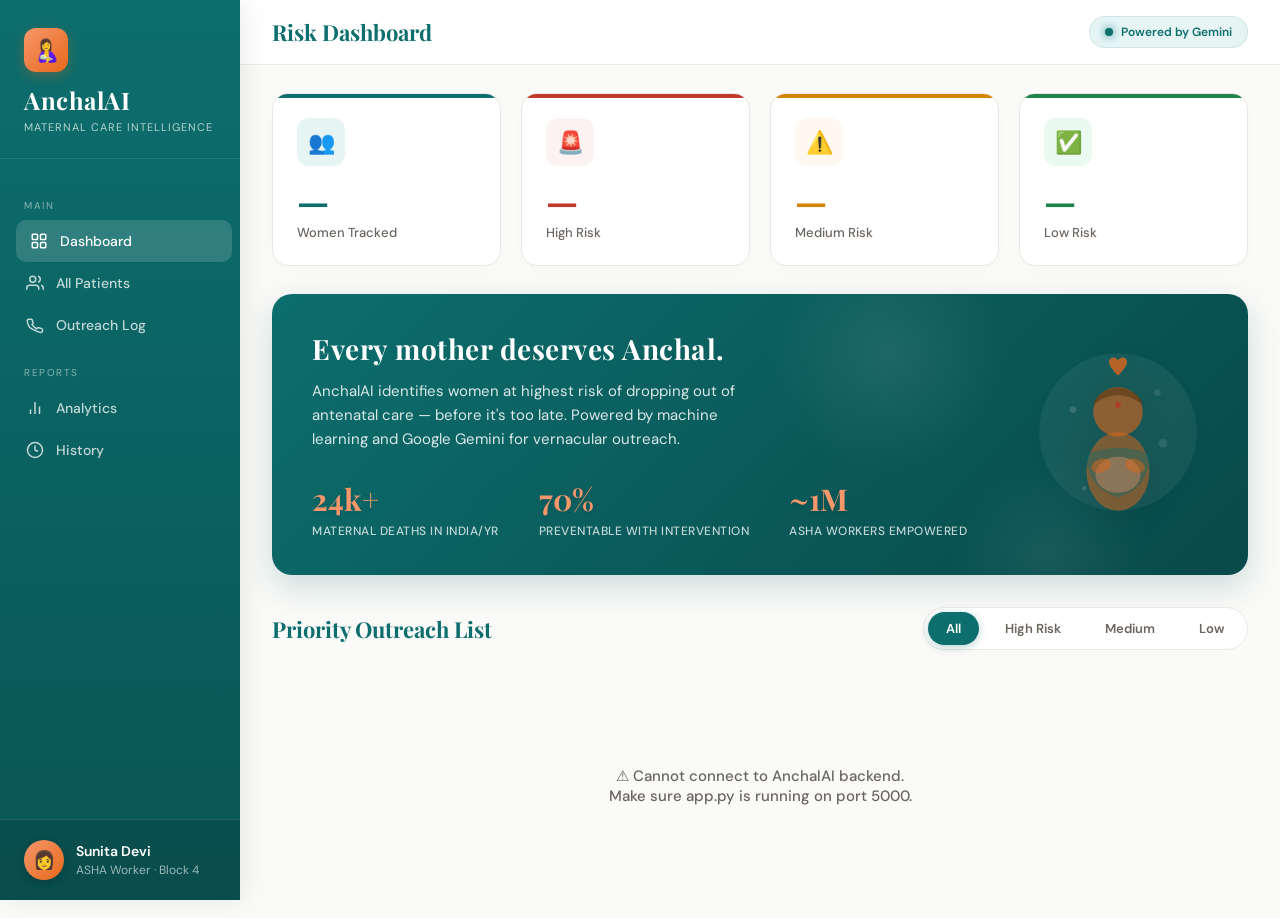
==== index.html @ 0d4589c8 "Copy frontend/index.html to project root" ====
<!DOCTYPE html>
<html lang="en">

<head>
    <meta charset="UTF-8" />
    <meta name="viewport" content="width=device-width, initial-scale=1.0" />
    <title>AnchalAI — Maternal Care Intelligence</title>
    <link
        href="https://fonts.googleapis.com/css2?family=Playfair+Display:wght@600;700&family=DM+Sans:wght@300;400;500;600&display=swap"
        rel="stylesheet" />
    <style>
        :root {
            --saffron: #E8681A;
            --saffron-light: #F5976B;
            --saffron-pale: #FDF0E8;
            --teal: #0D6E6E;
            --teal-light: #128080;
            --teal-pale: #E6F4F4;
            --crimson: #C0392B;
            --gold: #D4860A;
            --gold-pale: #FEF9F0;
            --green: #1E8449;
            --green-pale: #EAFAF1;
            --charcoal: #1C1C1E;
            --warm-gray: #6B6560;
            --border: #EDE8E3;
            --surface: #FAFAF8;
            --white: #FFFFFF;
        }

        * {
            margin: 0;
            padding: 0;
            box-sizing: border-box;
        }

        ::-webkit-scrollbar {
            width: 8px;
        }

        ::-webkit-scrollbar-track {
            background: transparent;
        }

        ::-webkit-scrollbar-thumb {
            background: rgba(0, 0, 0, 0.15);
            border-radius: 4px;
        }

        ::-webkit-scrollbar-thumb:hover {
            background: rgba(0, 0, 0, 0.25);
        }

        body {
            font-family: 'DM Sans', sans-serif;
            background: var(--surface);
            color: var(--charcoal);
            min-height: 100vh;
            overflow-x: hidden;
        }

        /* ── SIDEBAR ── */
        .layout {
            min-height: 100vh;
        }

        aside {
            background: linear-gradient(180deg, var(--teal) 0%, #0A5555 100%);
            color: white;
            display: flex;
            flex-direction: column;
            padding: 0;
            position: fixed;
            top: 0;
            left: 0;
            height: 100vh;
            width: 240px;
            z-index: 10;
            box-shadow: 4px 0 24px rgba(0, 0, 0, 0.08);
        }

        .sidebar-brand {
            padding: 28px 24px 24px;
            border-bottom: 1px solid rgba(255, 255, 255, 0.1);
        }

        .brand-icon {
            width: 44px;
            height: 44px;
            background: linear-gradient(135deg, var(--saffron-light), var(--saffron));
            border-radius: 12px;
            display: flex;
            align-items: center;
            justify-content: center;
            font-size: 22px;
            margin-bottom: 12px;
            box-shadow: 0 4px 12px rgba(232, 104, 26, 0.3);
        }

        .brand-name {
            font-family: 'Playfair Display', serif;
            font-size: 24px;
            font-weight: 700;
            letter-spacing: 0.5px;
        }

        .brand-tagline {
            font-size: 11px;
            opacity: 0.7;
            margin-top: 4px;
            text-transform: uppercase;
            letter-spacing: 1px;
        }

        .sidebar-nav {
            padding: 20px 12px;
            flex: 1;
        }

        .nav-label {
            font-size: 10px;
            text-transform: uppercase;
            letter-spacing: 1.5px;
            opacity: 0.5;
            padding: 0 12px;
            margin-bottom: 8px;
            margin-top: 20px;
        }

        .nav-item {
            display: flex;
            align-items: center;
            gap: 12px;
            padding: 12px 14px;
            border-radius: 10px;
            font-size: 14px;
            font-weight: 500;
            cursor: pointer;
            transition: all 0.2s ease;
            opacity: 0.75;
        }

        .nav-item.active {
            background: rgba(255, 255, 255, 0.15);
            opacity: 1;
            transform: translateX(4px);
        }

        .nav-item:hover:not(.active) {
            background: rgba(255, 255, 255, 0.08);
            opacity: 1;
            transform: translateX(2px);
        }

        .sidebar-footer {
            padding: 20px 24px;
            border-top: 1px solid rgba(255, 255, 255, 0.1);
            background: rgba(0, 0, 0, 0.1);
        }

        .asha-profile {
            display: flex;
            align-items: center;
            gap: 12px;
        }

        .asha-avatar {
            width: 40px;
            height: 40px;
            background: linear-gradient(135deg, var(--saffron-light), var(--saffron));
            border-radius: 50%;
            display: flex;
            align-items: center;
            justify-content: center;
            font-size: 18px;
            box-shadow: 0 2px 8px rgba(0, 0, 0, 0.2);
        }

        .asha-name {
            font-size: 14px;
            font-weight: 600;
        }

        .asha-role {
            font-size: 12px;
            opacity: 0.6;
            margin-top: 2px;
        }

        /* ── MAIN CONTENT ── */
        .main-content {
            margin-left: 240px;
            display: flex;
            flex-direction: column;
            min-height: 100vh;
        }

        /* ── TOPBAR ── */
        .topbar {
            background: rgba(255, 255, 255, 0.9);
            backdrop-filter: blur(8px);
            -webkit-backdrop-filter: blur(8px);
            border-bottom: 1px solid var(--border);
            padding: 16px 32px;
            display: flex;
            align-items: center;
            justify-content: space-between;
            position: sticky;
            top: 0;
            z-index: 5;
        }

        .topbar h1 {
            font-family: 'Playfair Display', serif;
            font-size: 22px;
            font-weight: 700;
            color: var(--teal);
        }

        .topbar-right {
            display: flex;
            align-items: center;
            gap: 16px;
        }

        .powered-badge {
            display: flex;
            align-items: center;
            gap: 8px;
            background: var(--teal-pale);
            color: var(--teal);
            padding: 8px 16px;
            border-radius: 20px;
            font-size: 12px;
            font-weight: 600;
            box-shadow: inset 0 0 0 1px rgba(13, 110, 110, 0.1);
        }

        .gemini-dot {
            width: 8px;
            height: 8px;
            background: var(--teal);
            border-radius: 50%;
            animation: pulse 2s infinite;
            box-shadow: 0 0 8px var(--teal-light);
        }

        @keyframes pulse {

            0%,
            100% {
                opacity: 1;
                transform: scale(1);
            }

            50% {
                opacity: 0.4;
                transform: scale(0.85);
            }
        }

        @keyframes fadeUp {
            from {
                opacity: 0;
                transform: translateY(15px);
            }

            to {
                opacity: 1;
                transform: translateY(0);
            }
        }

        /* ── STATS ROW ── */
        .stats-row {
            display: grid;
            grid-template-columns: repeat(4, 1fr);
            gap: 20px;
            padding: 28px 32px 0;
            animation: fadeUp 0.5s ease-out forwards;
            min-width: 0;
        }

        .stat-card {
            background: white;
            border-radius: 16px;
            padding: 24px;
            border: 1px solid var(--border);
            position: relative;
            overflow: hidden;
            box-shadow: 0 4px 12px rgba(0, 0, 0, 0.02);
            transition: transform 0.2s, box-shadow 0.2s;
            min-width: 0;
        }

        .stat-card:hover {
            transform: translateY(-4px);
            box-shadow: 0 12px 24px rgba(0, 0, 0, 0.06);
        }

        .stat-card::before {
            content: '';
            position: absolute;
            top: 0;
            left: 0;
            right: 0;
            height: 4px;
        }

        .stat-card.total::before {
            background: var(--teal);
        }

        .stat-card.high::before {
            background: var(--crimson);
        }

        .stat-card.medium::before {
            background: var(--gold);
        }

        .stat-card.low::before {
            background: var(--green);
        }

        .stat-icon {
            width: 48px;
            height: 48px;
            border-radius: 12px;
            display: flex;
            align-items: center;
            justify-content: center;
            font-size: 22px;
            margin-bottom: 16px;
        }

        .stat-card.total .stat-icon {
            background: var(--teal-pale);
        }

        .stat-card.high .stat-icon {
            background: #FDF2F2;
        }

        .stat-card.medium .stat-icon {
            background: var(--gold-pale);
        }

        .stat-card.low .stat-icon {
            background: var(--green-pale);
        }

        .stat-number {
            font-family: 'Playfair Display', serif;
            font-size: 36px;
            font-weight: 700;
            line-height: 1;
        }

        .stat-card.total .stat-number {
            color: var(--teal);
        }

        .stat-card.high .stat-number {
            color: var(--crimson);
        }

        .stat-card.medium .stat-number {
            color: var(--gold);
        }

        .stat-card.low .stat-number {
            color: var(--green);
        }

        .stat-label {
            font-size: 13px;
            font-weight: 500;
            color: var(--warm-gray);
            margin-top: 6px;
        }

        /* ── HERO ILLUSTRATION CARD ── */
        .hero-card {
            margin: 28px 32px 0;
            background: linear-gradient(135deg, var(--teal) 0%, #084949 100%);
            border-radius: 20px;
            padding: 36px 40px;
            display: flex;
            align-items: center;
            justify-content: space-between;
            overflow: hidden;
            position: relative;
            box-shadow: 0 12px 32px rgba(13, 110, 110, 0.2);
            animation: fadeUp 0.6s ease-out forwards;
            animation-delay: 0.1s;
            opacity: 0;
        }

        .hero-card::before {
            content: '';
            position: absolute;
            top: -60px;
            right: 240px;
            width: 240px;
            height: 240px;
            background: radial-gradient(circle, rgba(255, 255, 255, 0.08) 0%, rgba(255, 255, 255, 0) 70%);
            border-radius: 50%;
        }

        .hero-card::after {
            content: '';
            position: absolute;
            bottom: -80px;
            right: 100px;
            width: 200px;
            height: 200px;
            background: radial-gradient(circle, rgba(255, 255, 255, 0.06) 0%, rgba(255, 255, 255, 0) 70%);
            border-radius: 50%;
        }

        .hero-text {
            color: white;
            position: relative;
            z-index: 2;
        }

        .hero-text h2 {
            font-family: 'Playfair Display', serif;
            font-size: 28px;
            margin-bottom: 12px;
            font-weight: 700;
            letter-spacing: 0.5px;
        }

        .hero-text p {
            font-size: 15px;
            opacity: 0.85;
            max-width: 440px;
            line-height: 1.6;
        }

        .hero-stats {
            display: flex;
            gap: 40px;
            margin-top: 28px;
        }

        .hero-stat .hs-num {
            font-family: 'Playfair Display', serif;
            font-size: 30px;
            color: var(--saffron-light);
            font-weight: 700;
            text-shadow: 0 2px 4px rgba(0, 0, 0, 0.1);
        }

        .hero-stat .hs-label {
            font-size: 12px;
            font-weight: 500;
            opacity: 0.75;
            margin-top: 4px;
            text-transform: uppercase;
            letter-spacing: 0.5px;
        }

        .hero-illustration {
            position: relative;
            z-index: 1;
            filter: drop-shadow(0 8px 16px rgba(0, 0, 0, 0.15));
            transition: transform 0.5s cubic-bezier(0.175, 0.885, 0.32, 1.275);
        }

        .hero-card:hover .hero-illustration {
            transform: scale(1.05) translateY(-5px);
        }

        /* SVG Illustration */
        .mother-svg {
            width: 180px;
            height: 180px;
            opacity: 0.95;
        }

        /* ── WOMEN LIST ── */
        .list-section {
            padding: 32px;
        }

        .list-header {
            display: flex;
            align-items: center;
            justify-content: space-between;
            margin-bottom: 20px;
            animation: fadeUp 0.6s ease-out forwards;
            animation-delay: 0.2s;
            opacity: 0;
        }

        .list-title {
            font-family: 'Playfair Display', serif;
            font-size: 22px;
            font-weight: 700;
            color: var(--teal);
        }

        .filter-tabs {
            display: flex;
            gap: 8px;
            background: white;
            padding: 4px;
            border-radius: 24px;
            border: 1px solid var(--border);
        }

        .filter-tab {
            padding: 8px 18px;
            border-radius: 20px;
            font-size: 13px;
            font-weight: 600;
            cursor: pointer;
            color: var(--warm-gray);
            transition: all 0.2s ease;
        }

        .filter-tab.active {
            background: var(--teal);
            color: white;
            box-shadow: 0 2px 8px rgba(13, 110, 110, 0.3);
        }

        .filter-tab:hover:not(.active) {
            background: var(--teal-pale);
            color: var(--teal);
        }

        .women-grid {
            display: flex;
            flex-direction: column;
            gap: 12px;
        }

        .woman-card {
            background: white;
            border-radius: 16px;
            padding: 20px 24px;
            display: flex;
            align-items: center;
            gap: 20px;
            border: 1px solid var(--border);
            cursor: pointer;
            transition: all 0.3s cubic-bezier(0.16, 1, 0.3, 1);
            position: relative;
            overflow: hidden;
            opacity: 0;
            animation: fadeUp 0.5s ease-out forwards;
        }

        .woman-card::before {
            content: '';
            position: absolute;
            left: 0;
            top: 0;
            bottom: 0;
            width: 5px;
            border-radius: 5px 0 0 5px;
            transition: width 0.2s;
        }

        .woman-card.High::before {
            background: var(--crimson);
        }

        .woman-card.Medium::before {
            background: var(--gold);
        }

        .woman-card.Low::before {
            background: var(--green);
        }

        .woman-card:hover {
            transform: translateY(-3px) scale(1.01);
            box-shadow: 0 16px 32px rgba(0, 0, 0, 0.06);
            border-color: transparent;
        }

        .woman-card:hover::before {
            width: 8px;
        }

        .woman-rank {
            font-family: 'Playfair Display', serif;
            font-size: 20px;
            color: #D0C8C0;
            width: 32px;
            text-align: center;
            flex-shrink: 0;
            font-weight: 600;
        }

        /* Avatar */
        .woman-avatar {
            width: 52px;
            height: 52px;
            border-radius: 14px;
            display: flex;
            align-items: center;
            justify-content: center;
            flex-shrink: 0;
            position: relative;
            overflow: hidden;
            box-shadow: inset 0 0 0 1px rgba(0, 0, 0, 0.05);
        }

        .woman-avatar svg {
            width: 100%;
            height: 100%;
        }

        .woman-details {
            flex: 1;
            min-width: 0;
            overflow: hidden;
        }

        .woman-name {
            font-size: 16px;
            font-weight: 700;
            margin-bottom: 6px;
            color: var(--charcoal);
        }

        .woman-meta {
            display: flex;
            gap: 10px;
            flex-wrap: wrap;
        }

        .meta-chip {
            display: flex;
            align-items: center;
            gap: 6px;
            font-size: 13px;
            color: var(--warm-gray);
            font-weight: 500;
            background: var(--surface);
            padding: 4px 10px;
            border-radius: 6px;
        }

        .meta-chip svg {
            width: 14px;
            height: 14px;
        }

        .risk-indicator {
            display: flex;
            flex-direction: column;
            align-items: flex-end;
            gap: 8px;
            flex-shrink: 0;
            margin-right: 16px;
        }

        .risk-percent {
            font-family: 'Playfair Display', serif;
            font-size: 28px;
            font-weight: 700;
            line-height: 1;
        }

        .risk-percent.High {
            color: var(--crimson);
        }

        .risk-percent.Medium {
            color: var(--gold);
        }

        .risk-percent.Low {
            color: var(--green);
        }

        .risk-label {
            font-size: 11px;
            font-weight: 700;
            padding: 4px 12px;
            border-radius: 20px;
            text-transform: uppercase;
            letter-spacing: 0.8px;
        }

        .risk-label.High {
            background: #FDF2F2;
            color: var(--crimson);
        }

        .risk-label.Medium {
            background: var(--gold-pale);
            color: var(--gold);
        }

        .risk-label.Low {
            background: var(--green-pale);
            color: var(--green);
        }

        .reach-btn {
            background: var(--saffron);
            color: white;
            border: none;
            padding: 12px 24px;
            border-radius: 12px;
            font-size: 14px;
            font-weight: 600;
            cursor: pointer;
            transition: all 0.2s;
            flex-shrink: 0;
            font-family: 'DM Sans', sans-serif;
            box-shadow: 0 4px 12px rgba(232, 104, 26, 0.2);
        }

        .reach-btn:hover {
            background: #D4551A;
            transform: translateY(-2px);
            box-shadow: 0 6px 16px rgba(232, 104, 26, 0.3);
        }

        /* ── MODAL ── */
        .modal-overlay {
            display: none;
            position: fixed;
            inset: 0;
            background: rgba(28, 28, 30, 0.5);
            backdrop-filter: blur(8px);
            -webkit-backdrop-filter: blur(8px);
            z-index: 100;
            align-items: center;
            justify-content: center;
        }

        .modal-overlay.active {
            display: flex;
        }

        .modal {
            background: white;
            border-radius: 24px;
            width: 90%;
            max-width: 560px;
            overflow: hidden;
            box-shadow: 0 24px 80px rgba(0, 0, 0, 0.25);
            animation: modalPop 0.4s cubic-bezier(0.16, 1, 0.3, 1);
        }

        @keyframes modalPop {
            0% {
                transform: scale(0.95) translateY(20px);
                opacity: 0;
            }

            100% {
                transform: scale(1) translateY(0);
                opacity: 1;
            }
        }

        .modal-header {
            background: linear-gradient(135deg, var(--teal), #0A5555);
            padding: 28px 32px;
            color: white;
            position: relative;
        }

        .modal-header-top {
            display: flex;
            align-items: flex-start;
            justify-content: space-between;
            margin-bottom: 20px;
        }

        .modal-patient-info h3 {
            font-family: 'Playfair Display', serif;
            font-size: 24px;
            margin-bottom: 6px;
            letter-spacing: 0.5px;
        }

        .modal-patient-info p {
            font-size: 14px;
            opacity: 0.8;
            font-weight: 500;
        }

        .modal-risk-badge {
            background: rgba(255, 255, 255, 0.15);
            border-radius: 16px;
            padding: 12px 20px;
            text-align: center;
            border: 1px solid rgba(255, 255, 255, 0.1);
            backdrop-filter: blur(4px);
        }

        .modal-risk-badge .mrb-num {
            font-family: 'Playfair Display', serif;
            font-size: 32px;
            font-weight: 700;
            color: var(--saffron-light);
            line-height: 1;
        }

        .modal-risk-badge .mrb-label {
            font-size: 11px;
            opacity: 0.7;
            text-transform: uppercase;
            letter-spacing: 1px;
            margin-top: 4px;
            font-weight: 600;
        }

        .close-btn {
            position: absolute;
            top: 16px;
            right: 16px;
            background: rgba(255, 255, 255, 0.15);
            border: none;
            color: white;
            width: 32px;
            height: 32px;
            border-radius: 50%;
            cursor: pointer;
            font-size: 14px;
            display: flex;
            align-items: center;
            justify-content: center;
            transition: background 0.2s;
        }

        .close-btn:hover {
            background: rgba(255, 255, 255, 0.25);
        }

        .modal-body {
            padding: 32px;
        }

        .factors-section {
            background: #FDF2F2;
            border-radius: 16px;
            padding: 20px;
            margin-bottom: 24px;
            border: 1px solid #F0C0C0;
        }

        .factors-title {
            font-size: 12px;
            font-weight: 700;
            text-transform: uppercase;
            letter-spacing: 1.2px;
            color: var(--crimson);
            margin-bottom: 12px;
            display: flex;
            align-items: center;
            gap: 6px;
        }

        .factor-chips {
            display: flex;
            flex-wrap: wrap;
            gap: 8px;
        }

        .factor-chip {
            background: white;
            border: 1px solid #F0C0C0;
            border-radius: 20px;
            padding: 6px 14px;
            font-size: 13px;
            color: var(--crimson);
            font-weight: 500;
            box-shadow: 0 2px 4px rgba(192, 57, 43, 0.05);
        }

        .lang-section {
            margin-bottom: 20px;
        }

        .lang-section-label {
            font-size: 13px;
            font-weight: 600;
            color: var(--warm-gray);
            margin-bottom: 10px;
            text-transform: uppercase;
            letter-spacing: 0.8px;
        }

        .lang-tabs {
            display: flex;
            gap: 12px;
        }

        .lang-tab {
            flex: 1;
            padding: 12px;
            border: 2px solid var(--border);
            border-radius: 12px;
            background: white;
            cursor: pointer;
            font-size: 14px;
            font-weight: 600;
            transition: all 0.2s ease;
            font-family: 'DM Sans', sans-serif;
            color: var(--warm-gray);
        }

        .lang-tab.active {
            border-color: var(--teal);
            background: var(--teal-pale);
            color: var(--teal);
            box-shadow: 0 4px 12px rgba(13, 110, 110, 0.1);
        }

        .message-section {
            margin-bottom: 28px;
        }

        .message-label {
            font-size: 13px;
            font-weight: 600;
            color: var(--warm-gray);
            margin-bottom: 12px;
            text-transform: uppercase;
            letter-spacing: 0.8px;
            display: flex;
            align-items: center;
            gap: 8px;
        }

        .gemini-tag {
            background: linear-gradient(135deg, #4285F4, #9B72CB, #D96570);
            color: white;
            font-size: 11px;
            padding: 3px 10px;
            border-radius: 12px;
            font-weight: 700;
            letter-spacing: 0.5px;
        }

        .message-box {
            background: var(--saffron-pale);
            border: 1.5px solid #F0D0B8;
            border-radius: 16px;
            padding: 24px;
            font-size: 16px;
            line-height: 1.6;
            min-height: 120px;
            color: var(--charcoal);
            position: relative;
            box-shadow: inset 0 2px 8px rgba(0, 0, 0, 0.02);
            transition: all 0.3s ease;
        }

        .message-box.loading {
            color: var(--warm-gray);
            font-style: italic;
            font-size: 15px;
            display: flex;
            align-items: center;
            gap: 12px;
        }

        .loading-dots {
            display: flex;
            gap: 6px;
        }

        .loading-dots span {
            width: 8px;
            height: 8px;
            background: var(--saffron);
            border-radius: 50%;
            animation: bounce 1.2s infinite;
        }

        .loading-dots span:nth-child(2) {
            animation-delay: 0.2s;
        }

        .loading-dots span:nth-child(3) {
            animation-delay: 0.4s;
        }

        .modal-actions {
            display: flex;
            gap: 16px;
        }

        .btn-primary {
            flex: 2;
            background: var(--teal);
            color: white;
            border: none;
            padding: 16px;
            border-radius: 14px;
            font-size: 15px;
            font-weight: 700;
            cursor: pointer;
            font-family: 'DM Sans', sans-serif;
            transition: all 0.2s ease;
            box-shadow: 0 4px 16px rgba(13, 110, 110, 0.2);
        }

        .btn-primary:hover {
            background: var(--teal-light);
            transform: translateY(-2px);
            box-shadow: 0 6px 20px rgba(13, 110, 110, 0.3);
        }

        .btn-secondary {
            flex: 1;
            background: white;
            color: var(--warm-gray);
            border: 2px solid var(--border);
            padding: 16px;
            border-radius: 14px;
            font-size: 15px;
            font-weight: 700;
            cursor: pointer;
            font-family: 'DM Sans', sans-serif;
            transition: all 0.2s ease;
        }

        .btn-secondary:hover {
            background: var(--surface);
            color: var(--charcoal);
            border-color: #D0C8C0;
        }

        .loading-state {
            text-align: center;
            padding: 80px;
            color: var(--warm-gray);
        }

        .loading-state p {
            margin-top: 16px;
            font-size: 15px;
            font-weight: 500;
        }
    </style>
</head>

<body>

    <div class="layout">

        <!-- SIDEBAR -->
        <aside>
            <div class="sidebar-brand">
                <div class="brand-icon">🤱</div>
                <div class="brand-name">AnchalAI</div>
                <div class="brand-tagline">Maternal Care Intelligence</div>
            </div>

            <nav class="sidebar-nav">
                <div class="nav-label">Main</div>
                <div class="nav-item active">
                    <svg width="18" height="18" fill="none" stroke="currentColor" stroke-width="2" viewBox="0 0 24 24">
                        <rect x="3" y="3" width="7" height="7" rx="1" />
                        <rect x="14" y="3" width="7" height="7" rx="1" />
                        <rect x="14" y="14" width="7" height="7" rx="1" />
                        <rect x="3" y="14" width="7" height="7" rx="1" />
                    </svg>
                    Dashboard
                </div>
                <div class="nav-item">
                    <svg width="18" height="18" fill="none" stroke="currentColor" stroke-width="2" viewBox="0 0 24 24">
                        <path d="M17 21v-2a4 4 0 0 0-4-4H5a4 4 0 0 0-4 4v2" />
                        <circle cx="9" cy="7" r="4" />
                        <path d="M23 21v-2a4 4 0 0 0-3-3.87" />
                        <path d="M16 3.13a4 4 0 0 1 0 7.75" />
                    </svg>
                    All Patients
                </div>
                <div class="nav-item">
                    <svg width="18" height="18" fill="none" stroke="currentColor" stroke-width="2" viewBox="0 0 24 24">
                        <path
                            d="M22 16.92v3a2 2 0 0 1-2.18 2 19.79 19.79 0 0 1-8.63-3.07A19.5 19.5 0 0 1 4.69 15a19.79 19.79 0 0 1-3.07-8.67A2 2 0 0 1 3.6 4.23h3a2 2 0 0 1 2 1.72c.127.96.361 1.903.7 2.81a2 2 0 0 1-.45 2.11L7.91 11a16 16 0 0 0 6 6l.86-.86a2 2 0 0 1 2.11-.45c.907.339 1.85.573 2.81.7A2 2 0 0 1 21.73 18.5z" />
                    </svg>
                    Outreach Log
                </div>
                <div class="nav-label">Reports</div>
                <div class="nav-item">
                    <svg width="18" height="18" fill="none" stroke="currentColor" stroke-width="2" viewBox="0 0 24 24">
                        <line x1="18" y1="20" x2="18" y2="10" />
                        <line x1="12" y1="20" x2="12" y2="4" />
                        <line x1="6" y1="20" x2="6" y2="14" />
                    </svg>
                    Analytics
                </div>
                <div class="nav-item">
                    <svg width="18" height="18" fill="none" stroke="currentColor" stroke-width="2" viewBox="0 0 24 24">
                        <circle cx="12" cy="12" r="10" />
                        <polyline points="12 6 12 12 16 14" />
                    </svg>
                    History
                </div>
            </nav>

            <div class="sidebar-footer">
                <div class="asha-profile">
                    <div class="asha-avatar">👩</div>
                    <div>
                        <div class="asha-name">Sunita Devi</div>
                        <div class="asha-role">ASHA Worker · Block 4</div>
                    </div>
                </div>
            </div>
        </aside>

        <!-- MAIN -->
        <div class="main-content">

            <div class="topbar">
                <h1>Risk Dashboard</h1>
                <div class="topbar-right">
                    <div class="powered-badge">
                        <div class="gemini-dot"></div>
                        Powered by Gemini
                    </div>
                </div>
            </div>

            <!-- STATS -->
            <div class="stats-row">
                <div class="stat-card total" style="animation-delay: 0.1s">
                    <div class="stat-icon">👥</div>
                    <div class="stat-number" id="totalCount">—</div>
                    <div class="stat-label">Women Tracked</div>
                </div>
                <div class="stat-card high" style="animation-delay: 0.2s">
                    <div class="stat-icon">🚨</div>
                    <div class="stat-number" id="highCount">—</div>
                    <div class="stat-label">High Risk</div>
                </div>
                <div class="stat-card medium" style="animation-delay: 0.3s">
                    <div class="stat-icon">⚠️</div>
                    <div class="stat-number" id="medCount">—</div>
                    <div class="stat-label">Medium Risk</div>
                </div>
                <div class="stat-card low" style="animation-delay: 0.4s">
                    <div class="stat-icon">✅</div>
                    <div class="stat-number" id="lowCount">—</div>
                    <div class="stat-label">Low Risk</div>
                </div>
            </div>

            <!-- HERO CARD -->
            <div class="hero-card">
                <div class="hero-text">
                    <h2>Every mother deserves Anchal.</h2>
                    <p>AnchalAI identifies women at highest risk of dropping out of antenatal care — before it's too
                        late. Powered by machine learning and Google Gemini for vernacular outreach.</p>
                    <div class="hero-stats">
                        <div class="hero-stat">
                            <div class="hs-num">24k+</div>
                            <div class="hs-label">Maternal deaths in India/yr</div>
                        </div>
                        <div class="hero-stat">
                            <div class="hs-num">70%</div>
                            <div class="hs-label">Preventable with intervention</div>
                        </div>
                        <div class="hero-stat">
                            <div class="hs-num">~1M</div>
                            <div class="hs-label">ASHA workers empowered</div>
                        </div>
                    </div>
                </div>

                <!-- SVG Mother & Child Illustration -->
                <div class="hero-illustration">
                    <svg class="mother-svg" viewBox="0 0 160 160" fill="none" xmlns="http://www.w3.org/2000/svg">
                        <!-- Background circle -->
                        <circle cx="80" cy="80" r="70" fill="rgba(255,255,255,0.06)" />
                        <!-- Mother body -->
                        <ellipse cx="80" cy="115" rx="28" ry="35" fill="rgba(232,104,26,0.5)" />
                        <!-- Mother head -->
                        <circle cx="80" cy="62" r="22" fill="rgba(232,104,26,0.6)" />
                        <!-- Hair -->
                        <path d="M58 56 Q80 38 102 56 Q100 44 80 40 Q60 44 58 56Z" fill="rgba(100,60,20,0.7)" />
                        <!-- Bindi -->
                        <circle cx="80" cy="56" r="2.5" fill="rgba(192,57,43,0.9)" />
                        <!-- Saree drape suggestion -->
                        <path d="M52 100 Q80 88 108 100 Q108 130 80 138 Q52 130 52 100Z" fill="rgba(13,110,110,0.4)" />
                        <!-- Baby bump -->
                        <ellipse cx="80" cy="118" rx="20" ry="16" fill="rgba(245,151,107,0.4)" />
                        <!-- Hands folded -->
                        <ellipse cx="65" cy="110" rx="9" ry="6" fill="rgba(232,104,26,0.5)"
                            transform="rotate(-20 65 110)" />
                        <ellipse cx="95" cy="110" rx="9" ry="6" fill="rgba(232,104,26,0.5)"
                            transform="rotate(20 95 110)" />
                        <!-- Heart above head -->
                        <path d="M80 30 C80 30 72 22 72 18 C72 14 76 12 80 16 C84 12 88 14 88 18 C88 22 80 30 80 30Z"
                            fill="rgba(232,104,26,0.8)" />
                        <!-- Decorative dots -->
                        <circle cx="40" cy="60" r="3" fill="rgba(255,255,255,0.15)" />
                        <circle cx="120" cy="90" r="4" fill="rgba(255,255,255,0.1)" />
                        <circle cx="50" cy="130" r="2" fill="rgba(255,255,255,0.15)" />
                        <circle cx="115" cy="45" r="3" fill="rgba(255,255,255,0.1)" />
                    </svg>
                </div>
            </div>

            <!-- WOMEN LIST -->
            <div class="list-section">
                <div class="list-header">
                    <div class="list-title">Priority Outreach List</div>
                    <div class="filter-tabs">
                        <div class="filter-tab active" onclick="filterList('All', this)">All</div>
                        <div class="filter-tab" onclick="filterList('High', this)">High Risk</div>
                        <div class="filter-tab" onclick="filterList('Medium', this)">Medium</div>
                        <div class="filter-tab" onclick="filterList('Low', this)">Low</div>
                    </div>
                </div>

                <div class="women-grid" id="womenGrid">
                    <div class="loading-state">
                        <div class="loading-dots" style="justify-content:center">
                            <span></span><span></span><span></span>
                        </div>
                        <p>Loading patient profiles...</p>
                    </div>
                </div>
            </div>

        </div>
    </div>

    <!-- MODAL -->
    <div class="modal-overlay" id="modalOverlay" onclick="if(event.target === this) closeModal()">
        <div class="modal">
            <div class="modal-header">
                <button class="close-btn" onclick="closeModal()">✕</button>
                <div class="modal-header-top">
                    <div class="modal-patient-info">
                        <h3 id="modalName">—</h3>
                        <p id="modalMeta">—</p>
                    </div>
                    <div class="modal-risk-badge">
                        <div class="mrb-num" id="modalRiskNum">—</div>
                        <div class="mrb-label">Dropout Risk</div>
                    </div>
                </div>
            </div>

            <div class="modal-body">
                <div class="factors-section">
                    <div class="factors-title">⚠ Why she's flagged</div>
                    <div class="factor-chips" id="factorChips"></div>
                </div>

                <div class="lang-section">
                    <div class="lang-section-label">Message Language</div>
                    <div class="lang-tabs">
                        <button class="lang-tab active" onclick="switchLang('Bengali', this)">বাংলা</button>
                        <button class="lang-tab" onclick="switchLang('Hindi', this)">हिंदी</button>
                        <button class="lang-tab" onclick="switchLang('English', this)">English</button>
                    </div>
                </div>

                <div class="message-section">
                    <div class="message-label">
                        Outreach Message
                        <span class="gemini-tag">Gemini AI ✨</span>
                    </div>
                    <div class="message-box" id="messageBox">
                        <div class="loading-dots"><span></span><span></span><span></span></div>
                        &nbsp; Generating...
                    </div>
                </div>

                <div class="modal-actions">
                    <button class="btn-primary" onclick="markContacted()">✓ Mark as Contacted</button>
                    <button class="btn-secondary" onclick="closeModal()">Close</button>
                </div>
            </div>
        </div>
    </div>

    <script>
        const API = "https://anchalai-backend-961197586142.asia-south1.run.app";
        let allWomen = [];
        let currentFilter = "All";
        let currentProfile = null;
        let currentLang = "Bengali";
        let currentIndex = 0;

        const names = [
            "Rina Devi", "Sunita Mondal", "Parvati Das", "Meera Ghosh", "Anita Saha",
            "Lakshmi Roy", "Priya Mandal", "Rekha Biswas", "Champa Sarkar", "Durga Pal",
            "Kavita Singh", "Shanti Devi", "Radha Kumari", "Usha Bala", "Geeta Mahato",
            "Sumitra Das", "Anjali Roy", "Bina Halder", "Mala Chatterjee", "Tara Mondal"
        ];

        // Avatar colors per risk
        const avatarColors = {
            High: ['#FDF2F2', '#C0392B'],
            Medium: ['#FEF9F0', '#D4860A'],
            Low: ['#EAFAF1', '#1E8449']
        };

        function makeAvatar(label, index) {
            const [bg, fg] = avatarColors[label] || ['#F0F0F0', '#888'];
            const initials = names[index] ? names[index].split(' ').map(n => n[0]).join('') : 'P';
            return `
      <div class="woman-avatar" style="background:${bg}">
        <svg viewBox="0 0 48 48" xmlns="http://www.w3.org/2000/svg">
          <circle cx="24" cy="18" r="9" fill="${fg}" opacity="0.7"/>
          <ellipse cx="24" cy="38" rx="14" ry="10" fill="${fg}" opacity="0.5"/>
          <text x="24" y="24" text-anchor="middle" fill="${fg}" font-size="11" font-weight="700" font-family="'DM Sans',sans-serif">${initials}</text>
        </svg>
      </div>
    `;
        }

        async function loadDashboard() {
            try {
                const res = await fetch(`${API}/dashboard`);
                allWomen = await res.json();

                document.getElementById("totalCount").textContent = allWomen.length;

                const animateCount = (id, target) => {
                    let current = 0;
                    const el = document.getElementById(id);
                    const inc = target / 20;
                    const timer = setInterval(() => {
                        current += inc;
                        if (current >= target) {
                            el.textContent = target;
                            clearInterval(timer);
                        } else {
                            el.textContent = Math.floor(current);
                        }
                    }, 30);
                };

                animateCount("totalCount", allWomen.length);
                animateCount("highCount", allWomen.filter(w => w.risk_label === "High").length);
                animateCount("medCount", allWomen.filter(w => w.risk_label === "Medium").length);
                animateCount("lowCount", allWomen.filter(w => w.risk_label === "Low").length);

                renderList(allWomen);
            } catch (e) {
                document.getElementById("womenGrid").innerHTML =
                    `<div class="loading-state"><p>⚠ Cannot connect to AnchalAI backend.<br>Make sure app.py is running on port 5000.</p></div>`;
            }
        }

        function renderList(women) {
            const grid = document.getElementById("womenGrid");
            if (women.length === 0) {
                grid.innerHTML = `<div class="loading-state"><p>No patients in this category.</p></div>`;
                return;
            }

            grid.innerHTML = women.map((w, i) => {
                const missedVisit = w.attended_last_visit === 0;
                const globalIndex = allWomen.indexOf(w);
                return `
        <div class="woman-card ${w.risk_label}" style="animation-delay: ${i * 0.05}s" onclick="openModal(${globalIndex})">
          <div class="woman-rank">${i + 1}</div>
          ${makeAvatar(w.risk_label, globalIndex)}
          <div class="woman-details">
            <div class="woman-name">${names[globalIndex] || 'Patient #' + w.id}</div>
            <div class="woman-meta">
              <span class="meta-chip">
                <svg viewBox="0 0 24 24" fill="none" stroke="currentColor" stroke-width="2"><circle cx="12" cy="12" r="10"/><path d="M12 6v6l4 2"/></svg>
                Age ${w.age}
              </span>
              <span class="meta-chip">
                <svg viewBox="0 0 24 24" fill="none" stroke="currentColor" stroke-width="2"><path d="M21 10c0 7-9 13-9 13s-9-6-9-13a9 9 0 0 1 18 0z"/><circle cx="12" cy="10" r="3"/></svg>
                ${w.distance_to_phc_km} km from PHC
              </span>
              <span class="meta-chip" style="color:${missedVisit ? 'var(--crimson)' : 'var(--green)'}; background: ${missedVisit ? '#FDF2F2' : '#EAFAF1'}; border: 1px solid ${missedVisit ? '#F8D8D8' : '#CBEBDB'}">
                ${missedVisit ? '✗ Missed last visit' : '✓ Attended last visit'}
              </span>
            </div>
          </div>
          <div class="risk-indicator">
            <div class="risk-percent ${w.risk_label}">${w.risk_percent}%</div>
            <span class="risk-label ${w.risk_label}">${w.risk_label}</span>
          </div>
          <button class="reach-btn" onclick="event.stopPropagation(); openModal(${globalIndex})">Reach Out</button>
        </div>
      `;
            }).join('');
        }

        function filterList(label, btn) {
            currentFilter = label;
            document.querySelectorAll('.filter-tab').forEach(b => b.classList.remove('active'));
            btn.classList.add('active');
            const filtered = label === 'All' ? allWomen : allWomen.filter(w => w.risk_label === label);
            renderList(filtered);
        }

        async function openModal(index) {
            const w = allWomen[index];
            currentProfile = w;
            currentIndex = index;
            currentLang = "Bengali";

            document.querySelectorAll('.lang-tab').forEach((b, i) => b.classList.toggle('active', i === 0));

            document.getElementById("modalName").textContent = names[index] || 'Patient #' + w.id;
            document.getElementById("modalMeta").textContent = `Age ${w.age} · ${w.distance_to_phc_km} km from PHC · ${w.risk_label} Risk`;
            document.getElementById("modalRiskNum").textContent = w.risk_percent + '%';
            document.getElementById("modalOverlay").classList.add("active");

            await generateMessage();
        }

        async function generateMessage() {
            const box = document.getElementById("messageBox");
            box.className = "message-box loading";
            box.innerHTML = `<div class="loading-dots"><span></span><span></span><span></span></div>&nbsp; Generating with Gemini...`;

            try {
                const res = await fetch(`${API}/predict`, {
                    method: "POST",
                    headers: { "Content-Type": "application/json" },
                    body: JSON.stringify({ ...currentProfile, language: currentLang })
                });
                const data = await res.json();

                box.className = "message-box";
                box.textContent = data.message;

                const chips = document.getElementById("factorChips");
                chips.innerHTML = (data.top_factors || [])
                    .map(f => `<span class="factor-chip">${f}</span>`)
                    .join('');

            } catch (e) {
                box.className = "message-box";
                box.textContent = "Error generating message. Check backend.";
            }
        }

        async function switchLang(lang, btn) {
            currentLang = lang;
            document.querySelectorAll('.lang-tab').forEach(b => b.classList.remove('active'));
            btn.classList.add('active');
            await generateMessage();
        }

        function markContacted() {
            alert(`✓ ${names[currentIndex] || 'Patient'} marked as contacted. Follow-up in 7 days.`);
            closeModal();
        }

        function closeModal() {
            document.getElementById("modalOverlay").classList.remove("active");
        }


        // Initialize
        document.addEventListener('keydown', (e) => {
            if (e.key === 'Escape') closeModal();
        });
        loadDashboard();
    </script>
</body>

</html>
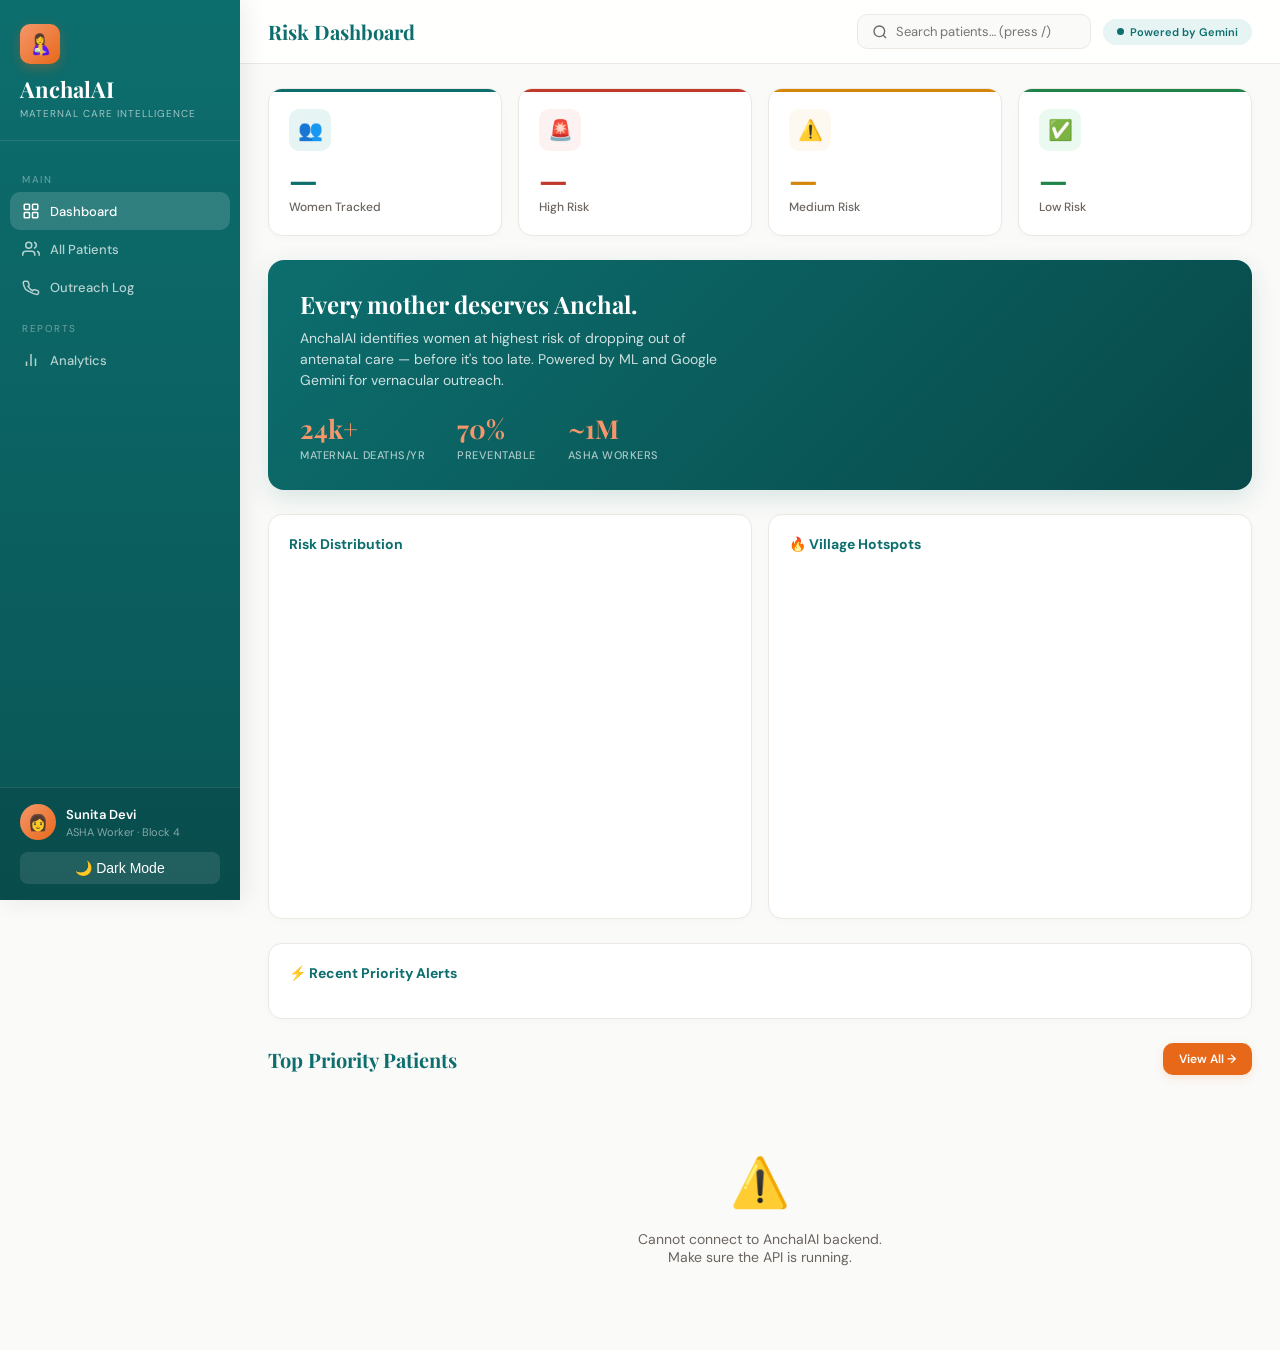
==== commit 018855e7: "Rebuild AnchalAI v2.0 — Complete product overhaul Phase 1: Data Layer - 500 realistic profiles with " ====
--- a/index.html
+++ b/index.html
@@ -1,1243 +1,203 @@
 <!DOCTYPE html>
 <html lang="en">
-
 <head>
     <meta charset="UTF-8" />
     <meta name="viewport" content="width=device-width, initial-scale=1.0" />
     <title>AnchalAI — Maternal Care Intelligence</title>
-    <link
-        href="https://fonts.googleapis.com/css2?family=Playfair+Display:wght@600;700&family=DM+Sans:wght@300;400;500;600&display=swap"
-        rel="stylesheet" />
-    <style>
-        :root {
-            --saffron: #E8681A;
-            --saffron-light: #F5976B;
-            --saffron-pale: #FDF0E8;
-            --teal: #0D6E6E;
-            --teal-light: #128080;
-            --teal-pale: #E6F4F4;
-            --crimson: #C0392B;
-            --gold: #D4860A;
-            --gold-pale: #FEF9F0;
-            --green: #1E8449;
-            --green-pale: #EAFAF1;
-            --charcoal: #1C1C1E;
-            --warm-gray: #6B6560;
-            --border: #EDE8E3;
-            --surface: #FAFAF8;
-            --white: #FFFFFF;
-        }
-
-        * {
-            margin: 0;
-            padding: 0;
-            box-sizing: border-box;
-        }
-
-        ::-webkit-scrollbar {
-            width: 8px;
-        }
-
-        ::-webkit-scrollbar-track {
-            background: transparent;
-        }
-
-        ::-webkit-scrollbar-thumb {
-            background: rgba(0, 0, 0, 0.15);
-            border-radius: 4px;
-        }
-
-        ::-webkit-scrollbar-thumb:hover {
-            background: rgba(0, 0, 0, 0.25);
-        }
-
-        body {
-            font-family: 'DM Sans', sans-serif;
-            background: var(--surface);
-            color: var(--charcoal);
-            min-height: 100vh;
-            overflow-x: hidden;
-        }
-
-        /* ── SIDEBAR ── */
-        .layout {
-            min-height: 100vh;
-        }
-
-        aside {
-            background: linear-gradient(180deg, var(--teal) 0%, #0A5555 100%);
-            color: white;
-            display: flex;
-            flex-direction: column;
-            padding: 0;
-            position: fixed;
-            top: 0;
-            left: 0;
-            height: 100vh;
-            width: 240px;
-            z-index: 10;
-            box-shadow: 4px 0 24px rgba(0, 0, 0, 0.08);
-        }
-
-        .sidebar-brand {
-            padding: 28px 24px 24px;
-            border-bottom: 1px solid rgba(255, 255, 255, 0.1);
-        }
-
-        .brand-icon {
-            width: 44px;
-            height: 44px;
-            background: linear-gradient(135deg, var(--saffron-light), var(--saffron));
-            border-radius: 12px;
-            display: flex;
-            align-items: center;
-            justify-content: center;
-            font-size: 22px;
-            margin-bottom: 12px;
-            box-shadow: 0 4px 12px rgba(232, 104, 26, 0.3);
-        }
-
-        .brand-name {
-            font-family: 'Playfair Display', serif;
-            font-size: 24px;
-            font-weight: 700;
-            letter-spacing: 0.5px;
-        }
-
-        .brand-tagline {
-            font-size: 11px;
-            opacity: 0.7;
-            margin-top: 4px;
-            text-transform: uppercase;
-            letter-spacing: 1px;
-        }
-
-        .sidebar-nav {
-            padding: 20px 12px;
-            flex: 1;
-        }
-
-        .nav-label {
-            font-size: 10px;
-            text-transform: uppercase;
-            letter-spacing: 1.5px;
-            opacity: 0.5;
-            padding: 0 12px;
-            margin-bottom: 8px;
-            margin-top: 20px;
-        }
-
-        .nav-item {
-            display: flex;
-            align-items: center;
-            gap: 12px;
-            padding: 12px 14px;
-            border-radius: 10px;
-            font-size: 14px;
-            font-weight: 500;
-            cursor: pointer;
-            transition: all 0.2s ease;
-            opacity: 0.75;
-        }
-
-        .nav-item.active {
-            background: rgba(255, 255, 255, 0.15);
-            opacity: 1;
-            transform: translateX(4px);
-        }
-
-        .nav-item:hover:not(.active) {
-            background: rgba(255, 255, 255, 0.08);
-            opacity: 1;
-            transform: translateX(2px);
-        }
-
-        .sidebar-footer {
-            padding: 20px 24px;
-            border-top: 1px solid rgba(255, 255, 255, 0.1);
-            background: rgba(0, 0, 0, 0.1);
-        }
-
-        .asha-profile {
-            display: flex;
-            align-items: center;
-            gap: 12px;
-        }
-
-        .asha-avatar {
-            width: 40px;
-            height: 40px;
-            background: linear-gradient(135deg, var(--saffron-light), var(--saffron));
-            border-radius: 50%;
-            display: flex;
-            align-items: center;
-            justify-content: center;
-            font-size: 18px;
-            box-shadow: 0 2px 8px rgba(0, 0, 0, 0.2);
-        }
-
-        .asha-name {
-            font-size: 14px;
-            font-weight: 600;
-        }
-
-        .asha-role {
-            font-size: 12px;
-            opacity: 0.6;
-            margin-top: 2px;
-        }
-
-        /* ── MAIN CONTENT ── */
-        .main-content {
-            margin-left: 240px;
-            display: flex;
-            flex-direction: column;
-            min-height: 100vh;
-        }
-
-        /* ── TOPBAR ── */
-        .topbar {
-            background: rgba(255, 255, 255, 0.9);
-            backdrop-filter: blur(8px);
-            -webkit-backdrop-filter: blur(8px);
-            border-bottom: 1px solid var(--border);
-            padding: 16px 32px;
-            display: flex;
-            align-items: center;
-            justify-content: space-between;
-            position: sticky;
-            top: 0;
-            z-index: 5;
-        }
-
-        .topbar h1 {
-            font-family: 'Playfair Display', serif;
-            font-size: 22px;
-            font-weight: 700;
-            color: var(--teal);
-        }
-
-        .topbar-right {
-            display: flex;
-            align-items: center;
-            gap: 16px;
-        }
-
-        .powered-badge {
-            display: flex;
-            align-items: center;
-            gap: 8px;
-            background: var(--teal-pale);
-            color: var(--teal);
-            padding: 8px 16px;
-            border-radius: 20px;
-            font-size: 12px;
-            font-weight: 600;
-            box-shadow: inset 0 0 0 1px rgba(13, 110, 110, 0.1);
-        }
-
-        .gemini-dot {
-            width: 8px;
-            height: 8px;
-            background: var(--teal);
-            border-radius: 50%;
-            animation: pulse 2s infinite;
-            box-shadow: 0 0 8px var(--teal-light);
-        }
-
-        @keyframes pulse {
-
-            0%,
-            100% {
-                opacity: 1;
-                transform: scale(1);
-            }
-
-            50% {
-                opacity: 0.4;
-                transform: scale(0.85);
-            }
-        }
-
-        @keyframes fadeUp {
-            from {
-                opacity: 0;
-                transform: translateY(15px);
-            }
-
-            to {
-                opacity: 1;
-                transform: translateY(0);
-            }
-        }
-
-        /* ── STATS ROW ── */
-        .stats-row {
-            display: grid;
-            grid-template-columns: repeat(4, 1fr);
-            gap: 20px;
-            padding: 28px 32px 0;
-            animation: fadeUp 0.5s ease-out forwards;
-            min-width: 0;
-        }
-
-        .stat-card {
-            background: white;
-            border-radius: 16px;
-            padding: 24px;
-            border: 1px solid var(--border);
-            position: relative;
-            overflow: hidden;
-            box-shadow: 0 4px 12px rgba(0, 0, 0, 0.02);
-            transition: transform 0.2s, box-shadow 0.2s;
-            min-width: 0;
-        }
-
-        .stat-card:hover {
-            transform: translateY(-4px);
-            box-shadow: 0 12px 24px rgba(0, 0, 0, 0.06);
-        }
-
-        .stat-card::before {
-            content: '';
-            position: absolute;
-            top: 0;
-            left: 0;
-            right: 0;
-            height: 4px;
-        }
-
-        .stat-card.total::before {
-            background: var(--teal);
-        }
-
-        .stat-card.high::before {
-            background: var(--crimson);
-        }
-
-        .stat-card.medium::before {
-            background: var(--gold);
-        }
-
-        .stat-card.low::before {
-            background: var(--green);
-        }
-
-        .stat-icon {
-            width: 48px;
-            height: 48px;
-            border-radius: 12px;
-            display: flex;
-            align-items: center;
-            justify-content: center;
-            font-size: 22px;
-            margin-bottom: 16px;
-        }
-
-        .stat-card.total .stat-icon {
-            background: var(--teal-pale);
-        }
-
-        .stat-card.high .stat-icon {
-            background: #FDF2F2;
-        }
-
-        .stat-card.medium .stat-icon {
-            background: var(--gold-pale);
-        }
-
-        .stat-card.low .stat-icon {
-            background: var(--green-pale);
-        }
-
-        .stat-number {
-            font-family: 'Playfair Display', serif;
-            font-size: 36px;
-            font-weight: 700;
-            line-height: 1;
-        }
-
-        .stat-card.total .stat-number {
-            color: var(--teal);
-        }
-
-        .stat-card.high .stat-number {
-            color: var(--crimson);
-        }
-
-        .stat-card.medium .stat-number {
-            color: var(--gold);
-        }
-
-        .stat-card.low .stat-number {
-            color: var(--green);
-        }
-
-        .stat-label {
-            font-size: 13px;
-            font-weight: 500;
-            color: var(--warm-gray);
-            margin-top: 6px;
-        }
-
-        /* ── HERO ILLUSTRATION CARD ── */
-        .hero-card {
-            margin: 28px 32px 0;
-            background: linear-gradient(135deg, var(--teal) 0%, #084949 100%);
-            border-radius: 20px;
-            padding: 36px 40px;
-            display: flex;
-            align-items: center;
-            justify-content: space-between;
-            overflow: hidden;
-            position: relative;
-            box-shadow: 0 12px 32px rgba(13, 110, 110, 0.2);
-            animation: fadeUp 0.6s ease-out forwards;
-            animation-delay: 0.1s;
-            opacity: 0;
-        }
-
-        .hero-card::before {
-            content: '';
-            position: absolute;
-            top: -60px;
-            right: 240px;
-            width: 240px;
-            height: 240px;
-            background: radial-gradient(circle, rgba(255, 255, 255, 0.08) 0%, rgba(255, 255, 255, 0) 70%);
-            border-radius: 50%;
-        }
-
-        .hero-card::after {
-            content: '';
-            position: absolute;
-            bottom: -80px;
-            right: 100px;
-            width: 200px;
-            height: 200px;
-            background: radial-gradient(circle, rgba(255, 255, 255, 0.06) 0%, rgba(255, 255, 255, 0) 70%);
-            border-radius: 50%;
-        }
-
-        .hero-text {
-            color: white;
-            position: relative;
-            z-index: 2;
-        }
-
-        .hero-text h2 {
-            font-family: 'Playfair Display', serif;
-            font-size: 28px;
-            margin-bottom: 12px;
-            font-weight: 700;
-            letter-spacing: 0.5px;
-        }
-
-        .hero-text p {
-            font-size: 15px;
-            opacity: 0.85;
-            max-width: 440px;
-            line-height: 1.6;
-        }
-
-        .hero-stats {
-            display: flex;
-            gap: 40px;
-            margin-top: 28px;
-        }
-
-        .hero-stat .hs-num {
-            font-family: 'Playfair Display', serif;
-            font-size: 30px;
-            color: var(--saffron-light);
-            font-weight: 700;
-            text-shadow: 0 2px 4px rgba(0, 0, 0, 0.1);
-        }
-
-        .hero-stat .hs-label {
-            font-size: 12px;
-            font-weight: 500;
-            opacity: 0.75;
-            margin-top: 4px;
-            text-transform: uppercase;
-            letter-spacing: 0.5px;
-        }
-
-        .hero-illustration {
-            position: relative;
-            z-index: 1;
-            filter: drop-shadow(0 8px 16px rgba(0, 0, 0, 0.15));
-            transition: transform 0.5s cubic-bezier(0.175, 0.885, 0.32, 1.275);
-        }
-
-        .hero-card:hover .hero-illustration {
-            transform: scale(1.05) translateY(-5px);
-        }
-
-        /* SVG Illustration */
-        .mother-svg {
-            width: 180px;
-            height: 180px;
-            opacity: 0.95;
-        }
-
-        /* ── WOMEN LIST ── */
-        .list-section {
-            padding: 32px;
-        }
-
-        .list-header {
-            display: flex;
-            align-items: center;
-            justify-content: space-between;
-            margin-bottom: 20px;
-            animation: fadeUp 0.6s ease-out forwards;
-            animation-delay: 0.2s;
-            opacity: 0;
-        }
-
-        .list-title {
-            font-family: 'Playfair Display', serif;
-            font-size: 22px;
-            font-weight: 700;
-            color: var(--teal);
-        }
-
-        .filter-tabs {
-            display: flex;
-            gap: 8px;
-            background: white;
-            padding: 4px;
-            border-radius: 24px;
-            border: 1px solid var(--border);
-        }
-
-        .filter-tab {
-            padding: 8px 18px;
-            border-radius: 20px;
-            font-size: 13px;
-            font-weight: 600;
-            cursor: pointer;
-            color: var(--warm-gray);
-            transition: all 0.2s ease;
-        }
-
-        .filter-tab.active {
-            background: var(--teal);
-            color: white;
-            box-shadow: 0 2px 8px rgba(13, 110, 110, 0.3);
-        }
-
-        .filter-tab:hover:not(.active) {
-            background: var(--teal-pale);
-            color: var(--teal);
-        }
-
-        .women-grid {
-            display: flex;
-            flex-direction: column;
-            gap: 12px;
-        }
-
-        .woman-card {
-            background: white;
-            border-radius: 16px;
-            padding: 20px 24px;
-            display: flex;
-            align-items: center;
-            gap: 20px;
-            border: 1px solid var(--border);
-            cursor: pointer;
-            transition: all 0.3s cubic-bezier(0.16, 1, 0.3, 1);
-            position: relative;
-            overflow: hidden;
-            opacity: 0;
-            animation: fadeUp 0.5s ease-out forwards;
-        }
-
-        .woman-card::before {
-            content: '';
-            position: absolute;
-            left: 0;
-            top: 0;
-            bottom: 0;
-            width: 5px;
-            border-radius: 5px 0 0 5px;
-            transition: width 0.2s;
-        }
-
-        .woman-card.High::before {
-            background: var(--crimson);
-        }
-
-        .woman-card.Medium::before {
-            background: var(--gold);
-        }
-
-        .woman-card.Low::before {
-            background: var(--green);
-        }
-
-        .woman-card:hover {
-            transform: translateY(-3px) scale(1.01);
-            box-shadow: 0 16px 32px rgba(0, 0, 0, 0.06);
-            border-color: transparent;
-        }
-
-        .woman-card:hover::before {
-            width: 8px;
-        }
-
-        .woman-rank {
-            font-family: 'Playfair Display', serif;
-            font-size: 20px;
-            color: #D0C8C0;
-            width: 32px;
-            text-align: center;
-            flex-shrink: 0;
-            font-weight: 600;
-        }
-
-        /* Avatar */
-        .woman-avatar {
-            width: 52px;
-            height: 52px;
-            border-radius: 14px;
-            display: flex;
-            align-items: center;
-            justify-content: center;
-            flex-shrink: 0;
-            position: relative;
-            overflow: hidden;
-            box-shadow: inset 0 0 0 1px rgba(0, 0, 0, 0.05);
-        }
-
-        .woman-avatar svg {
-            width: 100%;
-            height: 100%;
-        }
-
-        .woman-details {
-            flex: 1;
-            min-width: 0;
-            overflow: hidden;
-        }
-
-        .woman-name {
-            font-size: 16px;
-            font-weight: 700;
-            margin-bottom: 6px;
-            color: var(--charcoal);
-        }
-
-        .woman-meta {
-            display: flex;
-            gap: 10px;
-            flex-wrap: wrap;
-        }
-
-        .meta-chip {
-            display: flex;
-            align-items: center;
-            gap: 6px;
-            font-size: 13px;
-            color: var(--warm-gray);
-            font-weight: 500;
-            background: var(--surface);
-            padding: 4px 10px;
-            border-radius: 6px;
-        }
-
-        .meta-chip svg {
-            width: 14px;
-            height: 14px;
-        }
-
-        .risk-indicator {
-            display: flex;
-            flex-direction: column;
-            align-items: flex-end;
-            gap: 8px;
-            flex-shrink: 0;
-            margin-right: 16px;
-        }
-
-        .risk-percent {
-            font-family: 'Playfair Display', serif;
-            font-size: 28px;
-            font-weight: 700;
-            line-height: 1;
-        }
-
-        .risk-percent.High {
-            color: var(--crimson);
-        }
-
-        .risk-percent.Medium {
-            color: var(--gold);
-        }
-
-        .risk-percent.Low {
-            color: var(--green);
-        }
-
-        .risk-label {
-            font-size: 11px;
-            font-weight: 700;
-            padding: 4px 12px;
-            border-radius: 20px;
-            text-transform: uppercase;
-            letter-spacing: 0.8px;
-        }
-
-        .risk-label.High {
-            background: #FDF2F2;
-            color: var(--crimson);
-        }
-
-        .risk-label.Medium {
-            background: var(--gold-pale);
-            color: var(--gold);
-        }
-
-        .risk-label.Low {
-            background: var(--green-pale);
-            color: var(--green);
-        }
-
-        .reach-btn {
-            background: var(--saffron);
-            color: white;
-            border: none;
-            padding: 12px 24px;
-            border-radius: 12px;
-            font-size: 14px;
-            font-weight: 600;
-            cursor: pointer;
-            transition: all 0.2s;
-            flex-shrink: 0;
-            font-family: 'DM Sans', sans-serif;
-            box-shadow: 0 4px 12px rgba(232, 104, 26, 0.2);
-        }
-
-        .reach-btn:hover {
-            background: #D4551A;
-            transform: translateY(-2px);
-            box-shadow: 0 6px 16px rgba(232, 104, 26, 0.3);
-        }
-
-        /* ── MODAL ── */
-        .modal-overlay {
-            display: none;
-            position: fixed;
-            inset: 0;
-            background: rgba(28, 28, 30, 0.5);
-            backdrop-filter: blur(8px);
-            -webkit-backdrop-filter: blur(8px);
-            z-index: 100;
-            align-items: center;
-            justify-content: center;
-        }
-
-        .modal-overlay.active {
-            display: flex;
-        }
-
-        .modal {
-            background: white;
-            border-radius: 24px;
-            width: 90%;
-            max-width: 560px;
-            overflow: hidden;
-            box-shadow: 0 24px 80px rgba(0, 0, 0, 0.25);
-            animation: modalPop 0.4s cubic-bezier(0.16, 1, 0.3, 1);
-        }
-
-        @keyframes modalPop {
-            0% {
-                transform: scale(0.95) translateY(20px);
-                opacity: 0;
-            }
-
-            100% {
-                transform: scale(1) translateY(0);
-                opacity: 1;
-            }
-        }
-
-        .modal-header {
-            background: linear-gradient(135deg, var(--teal), #0A5555);
-            padding: 28px 32px;
-            color: white;
-            position: relative;
-        }
-
-        .modal-header-top {
-            display: flex;
-            align-items: flex-start;
-            justify-content: space-between;
-            margin-bottom: 20px;
-        }
-
-        .modal-patient-info h3 {
-            font-family: 'Playfair Display', serif;
-            font-size: 24px;
-            margin-bottom: 6px;
-            letter-spacing: 0.5px;
-        }
-
-        .modal-patient-info p {
-            font-size: 14px;
-            opacity: 0.8;
-            font-weight: 500;
-        }
-
-        .modal-risk-badge {
-            background: rgba(255, 255, 255, 0.15);
-            border-radius: 16px;
-            padding: 12px 20px;
-            text-align: center;
-            border: 1px solid rgba(255, 255, 255, 0.1);
-            backdrop-filter: blur(4px);
-        }
-
-        .modal-risk-badge .mrb-num {
-            font-family: 'Playfair Display', serif;
-            font-size: 32px;
-            font-weight: 700;
-            color: var(--saffron-light);
-            line-height: 1;
-        }
-
-        .modal-risk-badge .mrb-label {
-            font-size: 11px;
-            opacity: 0.7;
-            text-transform: uppercase;
-            letter-spacing: 1px;
-            margin-top: 4px;
-            font-weight: 600;
-        }
-
-        .close-btn {
-            position: absolute;
-            top: 16px;
-            right: 16px;
-            background: rgba(255, 255, 255, 0.15);
-            border: none;
-            color: white;
-            width: 32px;
-            height: 32px;
-            border-radius: 50%;
-            cursor: pointer;
-            font-size: 14px;
-            display: flex;
-            align-items: center;
-            justify-content: center;
-            transition: background 0.2s;
-        }
-
-        .close-btn:hover {
-            background: rgba(255, 255, 255, 0.25);
-        }
-
-        .modal-body {
-            padding: 32px;
-        }
-
-        .factors-section {
-            background: #FDF2F2;
-            border-radius: 16px;
-            padding: 20px;
-            margin-bottom: 24px;
-            border: 1px solid #F0C0C0;
-        }
-
-        .factors-title {
-            font-size: 12px;
-            font-weight: 700;
-            text-transform: uppercase;
-            letter-spacing: 1.2px;
-            color: var(--crimson);
-            margin-bottom: 12px;
-            display: flex;
-            align-items: center;
-            gap: 6px;
-        }
-
-        .factor-chips {
-            display: flex;
-            flex-wrap: wrap;
-            gap: 8px;
-        }
-
-        .factor-chip {
-            background: white;
-            border: 1px solid #F0C0C0;
-            border-radius: 20px;
-            padding: 6px 14px;
-            font-size: 13px;
-            color: var(--crimson);
-            font-weight: 500;
-            box-shadow: 0 2px 4px rgba(192, 57, 43, 0.05);
-        }
-
-        .lang-section {
-            margin-bottom: 20px;
-        }
-
-        .lang-section-label {
-            font-size: 13px;
-            font-weight: 600;
-            color: var(--warm-gray);
-            margin-bottom: 10px;
-            text-transform: uppercase;
-            letter-spacing: 0.8px;
-        }
-
-        .lang-tabs {
-            display: flex;
-            gap: 12px;
-        }
-
-        .lang-tab {
-            flex: 1;
-            padding: 12px;
-            border: 2px solid var(--border);
-            border-radius: 12px;
-            background: white;
-            cursor: pointer;
-            font-size: 14px;
-            font-weight: 600;
-            transition: all 0.2s ease;
-            font-family: 'DM Sans', sans-serif;
-            color: var(--warm-gray);
-        }
-
-        .lang-tab.active {
-            border-color: var(--teal);
-            background: var(--teal-pale);
-            color: var(--teal);
-            box-shadow: 0 4px 12px rgba(13, 110, 110, 0.1);
-        }
-
-        .message-section {
-            margin-bottom: 28px;
-        }
-
-        .message-label {
-            font-size: 13px;
-            font-weight: 600;
-            color: var(--warm-gray);
-            margin-bottom: 12px;
-            text-transform: uppercase;
-            letter-spacing: 0.8px;
-            display: flex;
-            align-items: center;
-            gap: 8px;
-        }
-
-        .gemini-tag {
-            background: linear-gradient(135deg, #4285F4, #9B72CB, #D96570);
-            color: white;
-            font-size: 11px;
-            padding: 3px 10px;
-            border-radius: 12px;
-            font-weight: 700;
-            letter-spacing: 0.5px;
-        }
-
-        .message-box {
-            background: var(--saffron-pale);
-            border: 1.5px solid #F0D0B8;
-            border-radius: 16px;
-            padding: 24px;
-            font-size: 16px;
-            line-height: 1.6;
-            min-height: 120px;
-            color: var(--charcoal);
-            position: relative;
-            box-shadow: inset 0 2px 8px rgba(0, 0, 0, 0.02);
-            transition: all 0.3s ease;
-        }
-
-        .message-box.loading {
-            color: var(--warm-gray);
-            font-style: italic;
-            font-size: 15px;
-            display: flex;
-            align-items: center;
-            gap: 12px;
-        }
-
-        .loading-dots {
-            display: flex;
-            gap: 6px;
-        }
-
-        .loading-dots span {
-            width: 8px;
-            height: 8px;
-            background: var(--saffron);
-            border-radius: 50%;
-            animation: bounce 1.2s infinite;
-        }
-
-        .loading-dots span:nth-child(2) {
-            animation-delay: 0.2s;
-        }
-
-        .loading-dots span:nth-child(3) {
-            animation-delay: 0.4s;
-        }
-
-        .modal-actions {
-            display: flex;
-            gap: 16px;
-        }
-
-        .btn-primary {
-            flex: 2;
-            background: var(--teal);
-            color: white;
-            border: none;
-            padding: 16px;
-            border-radius: 14px;
-            font-size: 15px;
-            font-weight: 700;
-            cursor: pointer;
-            font-family: 'DM Sans', sans-serif;
-            transition: all 0.2s ease;
-            box-shadow: 0 4px 16px rgba(13, 110, 110, 0.2);
-        }
-
-        .btn-primary:hover {
-            background: var(--teal-light);
-            transform: translateY(-2px);
-            box-shadow: 0 6px 20px rgba(13, 110, 110, 0.3);
-        }
-
-        .btn-secondary {
-            flex: 1;
-            background: white;
-            color: var(--warm-gray);
-            border: 2px solid var(--border);
-            padding: 16px;
-            border-radius: 14px;
-            font-size: 15px;
-            font-weight: 700;
-            cursor: pointer;
-            font-family: 'DM Sans', sans-serif;
-            transition: all 0.2s ease;
-        }
-
-        .btn-secondary:hover {
-            background: var(--surface);
-            color: var(--charcoal);
-            border-color: #D0C8C0;
-        }
-
-        .loading-state {
-            text-align: center;
-            padding: 80px;
-            color: var(--warm-gray);
-        }
-
-        .loading-state p {
-            margin-top: 16px;
-            font-size: 15px;
-            font-weight: 500;
-        }
-    </style>
+    <meta name="description" content="AnchalAI uses ML and Google Gemini to predict dropout risk for pregnant women and empower ASHA workers with intelligent outreach." />
+    <link href="https://fonts.googleapis.com/css2?family=Playfair+Display:wght@600;700&family=DM+Sans:wght@300;400;500;600;700&display=swap" rel="stylesheet" />
+    <link rel="stylesheet" href="frontend/styles.css" />
 </head>
-
 <body>
 
-    <div class="layout">
-
-        <!-- SIDEBAR -->
-        <aside>
-            <div class="sidebar-brand">
-                <div class="brand-icon">🤱</div>
-                <div class="brand-name">AnchalAI</div>
-                <div class="brand-tagline">Maternal Care Intelligence</div>
-            </div>
-
-            <nav class="sidebar-nav">
-                <div class="nav-label">Main</div>
-                <div class="nav-item active">
-                    <svg width="18" height="18" fill="none" stroke="currentColor" stroke-width="2" viewBox="0 0 24 24">
-                        <rect x="3" y="3" width="7" height="7" rx="1" />
-                        <rect x="14" y="3" width="7" height="7" rx="1" />
-                        <rect x="14" y="14" width="7" height="7" rx="1" />
-                        <rect x="3" y="14" width="7" height="7" rx="1" />
-                    </svg>
-                    Dashboard
-                </div>
-                <div class="nav-item">
-                    <svg width="18" height="18" fill="none" stroke="currentColor" stroke-width="2" viewBox="0 0 24 24">
-                        <path d="M17 21v-2a4 4 0 0 0-4-4H5a4 4 0 0 0-4 4v2" />
-                        <circle cx="9" cy="7" r="4" />
-                        <path d="M23 21v-2a4 4 0 0 0-3-3.87" />
-                        <path d="M16 3.13a4 4 0 0 1 0 7.75" />
-                    </svg>
-                    All Patients
-                </div>
-                <div class="nav-item">
-                    <svg width="18" height="18" fill="none" stroke="currentColor" stroke-width="2" viewBox="0 0 24 24">
-                        <path
-                            d="M22 16.92v3a2 2 0 0 1-2.18 2 19.79 19.79 0 0 1-8.63-3.07A19.5 19.5 0 0 1 4.69 15a19.79 19.79 0 0 1-3.07-8.67A2 2 0 0 1 3.6 4.23h3a2 2 0 0 1 2 1.72c.127.96.361 1.903.7 2.81a2 2 0 0 1-.45 2.11L7.91 11a16 16 0 0 0 6 6l.86-.86a2 2 0 0 1 2.11-.45c.907.339 1.85.573 2.81.7A2 2 0 0 1 21.73 18.5z" />
-                    </svg>
-                    Outreach Log
-                </div>
-                <div class="nav-label">Reports</div>
-                <div class="nav-item">
-                    <svg width="18" height="18" fill="none" stroke="currentColor" stroke-width="2" viewBox="0 0 24 24">
-                        <line x1="18" y1="20" x2="18" y2="10" />
-                        <line x1="12" y1="20" x2="12" y2="4" />
-                        <line x1="6" y1="20" x2="6" y2="14" />
-                    </svg>
-                    Analytics
-                </div>
-                <div class="nav-item">
-                    <svg width="18" height="18" fill="none" stroke="currentColor" stroke-width="2" viewBox="0 0 24 24">
-                        <circle cx="12" cy="12" r="10" />
-                        <polyline points="12 6 12 12 16 14" />
-                    </svg>
-                    History
-                </div>
-            </nav>
-
-            <div class="sidebar-footer">
-                <div class="asha-profile">
-                    <div class="asha-avatar">👩</div>
-                    <div>
-                        <div class="asha-name">Sunita Devi</div>
-                        <div class="asha-role">ASHA Worker · Block 4</div>
-                    </div>
-                </div>
-            </div>
-        </aside>
-
-        <!-- MAIN -->
-        <div class="main-content">
-
-            <div class="topbar">
-                <h1>Risk Dashboard</h1>
-                <div class="topbar-right">
-                    <div class="powered-badge">
-                        <div class="gemini-dot"></div>
-                        Powered by Gemini
-                    </div>
-                </div>
-            </div>
-
-            <!-- STATS -->
+    <!-- Mobile Hamburger -->
+    <button class="hamburger" onclick="toggleSidebar()">☰</button>
+    <div class="sidebar-overlay" onclick="closeSidebar()"></div>
+
+    <!-- SIDEBAR -->
+    <aside>
+        <div class="sidebar-brand">
+            <div class="brand-icon">🤱</div>
+            <div class="brand-name">AnchalAI</div>
+            <div class="brand-tagline">Maternal Care Intelligence</div>
+        </div>
+
+        <nav class="sidebar-nav">
+            <div class="nav-label">Main</div>
+            <div class="nav-item active" data-page="dashboard" onclick="navigate('dashboard')">
+                <svg fill="none" stroke="currentColor" stroke-width="2" viewBox="0 0 24 24"><rect x="3" y="3" width="7" height="7" rx="1"/><rect x="14" y="3" width="7" height="7" rx="1"/><rect x="14" y="14" width="7" height="7" rx="1"/><rect x="3" y="14" width="7" height="7" rx="1"/></svg>
+                Dashboard
+            </div>
+            <div class="nav-item" data-page="patients" onclick="navigate('patients')">
+                <svg fill="none" stroke="currentColor" stroke-width="2" viewBox="0 0 24 24"><path d="M17 21v-2a4 4 0 0 0-4-4H5a4 4 0 0 0-4 4v2"/><circle cx="9" cy="7" r="4"/><path d="M23 21v-2a4 4 0 0 0-3-3.87"/><path d="M16 3.13a4 4 0 0 1 0 7.75"/></svg>
+                All Patients
+            </div>
+            <div class="nav-item" data-page="outreach" onclick="navigate('outreach')">
+                <svg fill="none" stroke="currentColor" stroke-width="2" viewBox="0 0 24 24"><path d="M22 16.92v3a2 2 0 0 1-2.18 2 19.79 19.79 0 0 1-8.63-3.07A19.5 19.5 0 0 1 4.69 15a19.79 19.79 0 0 1-3.07-8.67A2 2 0 0 1 3.6 4.23h3a2 2 0 0 1 2 1.72c.127.96.361 1.903.7 2.81a2 2 0 0 1-.45 2.11L7.91 11a16 16 0 0 0 6 6l.86-.86a2 2 0 0 1 2.11-.45c.907.339 1.85.573 2.81.7A2 2 0 0 1 21.73 18.5z"/></svg>
+                Outreach Log
+            </div>
+            <div class="nav-label">Reports</div>
+            <div class="nav-item" data-page="analytics" onclick="navigate('analytics')">
+                <svg fill="none" stroke="currentColor" stroke-width="2" viewBox="0 0 24 24"><line x1="18" y1="20" x2="18" y2="10"/><line x1="12" y1="20" x2="12" y2="4"/><line x1="6" y1="20" x2="6" y2="14"/></svg>
+                Analytics
+            </div>
+        </nav>
+
+        <div class="sidebar-footer">
+            <div class="asha-profile">
+                <div class="asha-avatar">👩</div>
+                <div>
+                    <div class="asha-name">Sunita Devi</div>
+                    <div class="asha-role">ASHA Worker · Block 4</div>
+                </div>
+            </div>
+            <button class="theme-toggle" id="themeBtn" onclick="toggleTheme()">🌙 Dark Mode</button>
+        </div>
+    </aside>
+
+    <!-- MAIN CONTENT -->
+    <div class="main-content">
+
+        <!-- TOPBAR -->
+        <div class="topbar">
+            <h1 id="pageTitle">Risk Dashboard</h1>
+            <div class="topbar-right">
+                <div class="search-bar">
+                    <svg viewBox="0 0 24 24" fill="none" stroke="currentColor" stroke-width="2"><circle cx="11" cy="11" r="8"/><line x1="21" y1="21" x2="16.65" y2="16.65"/></svg>
+                    <input type="text" id="globalSearch" placeholder="Search patients… (press /)" oninput="onSearch(event)" />
+                </div>
+                <div class="powered-badge">
+                    <div class="gemini-dot"></div>
+                    Powered by Gemini
+                </div>
+            </div>
+        </div>
+
+        <!-- ═══════════ PAGE: DASHBOARD ═══════════ -->
+        <div class="page active" id="page-dashboard">
+            <!-- Stats -->
             <div class="stats-row">
-                <div class="stat-card total" style="animation-delay: 0.1s">
-                    <div class="stat-icon">👥</div>
-                    <div class="stat-number" id="totalCount">—</div>
-                    <div class="stat-label">Women Tracked</div>
-                </div>
-                <div class="stat-card high" style="animation-delay: 0.2s">
-                    <div class="stat-icon">🚨</div>
-                    <div class="stat-number" id="highCount">—</div>
-                    <div class="stat-label">High Risk</div>
-                </div>
-                <div class="stat-card medium" style="animation-delay: 0.3s">
-                    <div class="stat-icon">⚠️</div>
-                    <div class="stat-number" id="medCount">—</div>
-                    <div class="stat-label">Medium Risk</div>
-                </div>
-                <div class="stat-card low" style="animation-delay: 0.4s">
-                    <div class="stat-icon">✅</div>
-                    <div class="stat-number" id="lowCount">—</div>
-                    <div class="stat-label">Low Risk</div>
-                </div>
-            </div>
-
-            <!-- HERO CARD -->
+                <div class="stat-card total"><div class="stat-icon">👥</div><div class="stat-number" id="totalCount">—</div><div class="stat-label">Women Tracked</div></div>
+                <div class="stat-card high"><div class="stat-icon">🚨</div><div class="stat-number" id="highCount">—</div><div class="stat-label">High Risk</div></div>
+                <div class="stat-card medium"><div class="stat-icon">⚠️</div><div class="stat-number" id="medCount">—</div><div class="stat-label">Medium Risk</div></div>
+                <div class="stat-card low"><div class="stat-icon">✅</div><div class="stat-number" id="lowCount">—</div><div class="stat-label">Low Risk</div></div>
+            </div>
+
+            <!-- Hero -->
             <div class="hero-card">
                 <div class="hero-text">
                     <h2>Every mother deserves Anchal.</h2>
-                    <p>AnchalAI identifies women at highest risk of dropping out of antenatal care — before it's too
-                        late. Powered by machine learning and Google Gemini for vernacular outreach.</p>
+                    <p>AnchalAI identifies women at highest risk of dropping out of antenatal care — before it's too late. Powered by ML and Google Gemini for vernacular outreach.</p>
                     <div class="hero-stats">
-                        <div class="hero-stat">
-                            <div class="hs-num">24k+</div>
-                            <div class="hs-label">Maternal deaths in India/yr</div>
-                        </div>
-                        <div class="hero-stat">
-                            <div class="hs-num">70%</div>
-                            <div class="hs-label">Preventable with intervention</div>
-                        </div>
-                        <div class="hero-stat">
-                            <div class="hs-num">~1M</div>
-                            <div class="hs-label">ASHA workers empowered</div>
-                        </div>
-                    </div>
-                </div>
-
-                <!-- SVG Mother & Child Illustration -->
-                <div class="hero-illustration">
-                    <svg class="mother-svg" viewBox="0 0 160 160" fill="none" xmlns="http://www.w3.org/2000/svg">
-                        <!-- Background circle -->
-                        <circle cx="80" cy="80" r="70" fill="rgba(255,255,255,0.06)" />
-                        <!-- Mother body -->
-                        <ellipse cx="80" cy="115" rx="28" ry="35" fill="rgba(232,104,26,0.5)" />
-                        <!-- Mother head -->
-                        <circle cx="80" cy="62" r="22" fill="rgba(232,104,26,0.6)" />
-                        <!-- Hair -->
-                        <path d="M58 56 Q80 38 102 56 Q100 44 80 40 Q60 44 58 56Z" fill="rgba(100,60,20,0.7)" />
-                        <!-- Bindi -->
-                        <circle cx="80" cy="56" r="2.5" fill="rgba(192,57,43,0.9)" />
-                        <!-- Saree drape suggestion -->
-                        <path d="M52 100 Q80 88 108 100 Q108 130 80 138 Q52 130 52 100Z" fill="rgba(13,110,110,0.4)" />
-                        <!-- Baby bump -->
-                        <ellipse cx="80" cy="118" rx="20" ry="16" fill="rgba(245,151,107,0.4)" />
-                        <!-- Hands folded -->
-                        <ellipse cx="65" cy="110" rx="9" ry="6" fill="rgba(232,104,26,0.5)"
-                            transform="rotate(-20 65 110)" />
-                        <ellipse cx="95" cy="110" rx="9" ry="6" fill="rgba(232,104,26,0.5)"
-                            transform="rotate(20 95 110)" />
-                        <!-- Heart above head -->
-                        <path d="M80 30 C80 30 72 22 72 18 C72 14 76 12 80 16 C84 12 88 14 88 18 C88 22 80 30 80 30Z"
-                            fill="rgba(232,104,26,0.8)" />
-                        <!-- Decorative dots -->
-                        <circle cx="40" cy="60" r="3" fill="rgba(255,255,255,0.15)" />
-                        <circle cx="120" cy="90" r="4" fill="rgba(255,255,255,0.1)" />
-                        <circle cx="50" cy="130" r="2" fill="rgba(255,255,255,0.15)" />
-                        <circle cx="115" cy="45" r="3" fill="rgba(255,255,255,0.1)" />
-                    </svg>
-                </div>
-            </div>
-
-            <!-- WOMEN LIST -->
-            <div class="list-section">
-                <div class="list-header">
-                    <div class="list-title">Priority Outreach List</div>
-                    <div class="filter-tabs">
-                        <div class="filter-tab active" onclick="filterList('All', this)">All</div>
-                        <div class="filter-tab" onclick="filterList('High', this)">High Risk</div>
-                        <div class="filter-tab" onclick="filterList('Medium', this)">Medium</div>
-                        <div class="filter-tab" onclick="filterList('Low', this)">Low</div>
-                    </div>
-                </div>
-
-                <div class="women-grid" id="womenGrid">
-                    <div class="loading-state">
-                        <div class="loading-dots" style="justify-content:center">
-                            <span></span><span></span><span></span>
-                        </div>
-                        <p>Loading patient profiles...</p>
-                    </div>
-                </div>
-            </div>
-
-        </div>
+                        <div class="hero-stat"><div class="hs-num">24k+</div><div class="hs-label">Maternal deaths/yr</div></div>
+                        <div class="hero-stat"><div class="hs-num">70%</div><div class="hs-label">Preventable</div></div>
+                        <div class="hero-stat"><div class="hs-num">~1M</div><div class="hs-label">ASHA workers</div></div>
+                    </div>
+                </div>
+            </div>
+
+            <!-- Dashboard Grid: Charts + List -->
+            <div class="chart-grid">
+                <div class="chart-card">
+                    <h3>Risk Distribution</h3>
+                    <canvas id="dashDonut" width="300" height="220"></canvas>
+                </div>
+                <div class="chart-card">
+                    <h3>🔥 Village Hotspots</h3>
+                    <div id="villageHotspots" style="max-height:220px;overflow-y:auto"></div>
+                </div>
+            </div>
+
+            <div class="chart-grid">
+                <div class="chart-card" style="grid-column: span 2">
+                    <h3>⚡ Recent Priority Alerts</h3>
+                    <div class="activity-feed" id="activityFeed"></div>
+                </div>
+            </div>
+
+            <!-- Top 10 Patients -->
+            <div class="section-header">
+                <div class="section-title">Top Priority Patients</div>
+                <button class="reach-btn" onclick="navigate('patients')" style="font-size:12px;padding:8px 16px">View All →</button>
+            </div>
+            <div class="women-grid" id="dashboardGrid">
+                <div class="empty-state"><div class="loading-dots" style="justify-content:center"><span></span><span></span><span></span></div><p>Loading patients...</p></div>
+            </div>
+        </div>
+
+        <!-- ═══════════ PAGE: ALL PATIENTS ═══════════ -->
+        <div class="page" id="page-patients">
+            <div class="section-header">
+                <div class="section-title">All Patients</div>
+                <div class="filter-tabs">
+                    <button class="filter-tab active" onclick="filterPatients('All', this)">All</button>
+                    <button class="filter-tab" onclick="filterPatients('High', this)">High Risk</button>
+                    <button class="filter-tab" onclick="filterPatients('Medium', this)">Medium</button>
+                    <button class="filter-tab" onclick="filterPatients('Low', this)">Low</button>
+                </div>
+            </div>
+            <div class="women-grid" id="patientsGrid">
+                <div class="empty-state"><p>Loading...</p></div>
+            </div>
+            <div class="pagination" id="pagination"></div>
+        </div>
+
+        <!-- ═══════════ PAGE: OUTREACH LOG ═══════════ -->
+        <div class="page" id="page-outreach">
+            <div class="stats-row" style="grid-template-columns: repeat(3, 1fr); margin-bottom:24px">
+                <div class="stat-card total"><div class="stat-icon">📞</div><div class="stat-number" id="outreachTotal">—</div><div class="stat-label">Total Contacts</div></div>
+                <div class="stat-card medium"><div class="stat-icon">⏳</div><div class="stat-number" id="outreachPending">—</div><div class="stat-label">Pending Follow-ups</div></div>
+                <div class="stat-card low"><div class="stat-icon">✅</div><div class="stat-number">—</div><div class="stat-label">Completed</div></div>
+            </div>
+            <div class="section-header">
+                <div class="section-title">Outreach History</div>
+            </div>
+            <div id="contactsList">
+                <div class="empty-state"><div class="empty-icon">📭</div><p>No outreach contacts yet.</p></div>
+            </div>
+        </div>
+
+        <!-- ═══════════ PAGE: ANALYTICS ═══════════ -->
+        <div class="page" id="page-analytics">
+            <div class="metric-row">
+                <div class="metric-card"><div class="mc-value" id="metricTotal">—</div><div class="mc-label">Total Women</div></div>
+                <div class="metric-card"><div class="mc-value" id="metricAvgRisk">—</div><div class="mc-label">Average Risk</div></div>
+                <div class="metric-card"><div class="mc-value" id="metricContacts">—</div><div class="mc-label">Outreach Contacts</div></div>
+            </div>
+
+            <div class="chart-grid">
+                <div class="chart-card">
+                    <h3>Risk Distribution</h3>
+                    <canvas id="analyticsDonut" width="300" height="220"></canvas>
+                </div>
+                <div class="chart-card">
+                    <h3>Feature Importance — What Drives Risk?</h3>
+                    <canvas id="featureCanvas" width="500" height="280"></canvas>
+                </div>
+            </div>
+
+            <div class="chart-grid">
+                <div class="chart-card" style="grid-column: span 2">
+                    <h3>📍 Village Risk Ranking</h3>
+                    <div id="analyticsVillages" style="max-height:300px;overflow-y:auto"></div>
+                </div>
+            </div>
+
+            <!-- Model Performance -->
+            <div class="section-header" style="margin-top:24px">
+                <div class="section-title">🧠 ML Model Performance</div>
+            </div>
+            <div class="metric-row">
+                <div class="metric-card"><div class="mc-value" id="modelAccuracy" style="color:var(--green)">—</div><div class="mc-label">Accuracy</div></div>
+                <div class="metric-card"><div class="mc-value" id="modelAUC" style="color:var(--teal)">—</div><div class="mc-label">AUC-ROC</div></div>
+                <div class="metric-card"><div class="mc-value" id="modelF1" style="color:var(--gold)">—</div><div class="mc-label">F1 Score</div></div>
+            </div>
+        </div>
+
     </div>
 
     <!-- MODAL -->
-    <div class="modal-overlay" id="modalOverlay" onclick="if(event.target === this) closeModal()">
+    <div class="modal-overlay" id="modalOverlay" onclick="if(event.target===this)closeModal()">
         <div class="modal">
             <div class="modal-header">
                 <button class="close-btn" onclick="closeModal()">✕</button>
@@ -1252,13 +212,12 @@
                     </div>
                 </div>
             </div>
-
             <div class="modal-body">
+                <div id="escalationBanner"></div>
                 <div class="factors-section">
                     <div class="factors-title">⚠ Why she's flagged</div>
                     <div class="factor-chips" id="factorChips"></div>
                 </div>
-
                 <div class="lang-section">
                     <div class="lang-section-label">Message Language</div>
                     <div class="lang-tabs">
@@ -1267,18 +226,12 @@
                         <button class="lang-tab" onclick="switchLang('English', this)">English</button>
                     </div>
                 </div>
-
                 <div class="message-section">
-                    <div class="message-label">
-                        Outreach Message
-                        <span class="gemini-tag">Gemini AI ✨</span>
-                    </div>
+                    <div class="message-label">Outreach Message <span class="gemini-tag">Gemini AI ✨</span></div>
                     <div class="message-box" id="messageBox">
-                        <div class="loading-dots"><span></span><span></span><span></span></div>
-                        &nbsp; Generating...
-                    </div>
-                </div>
-
+                        <div class="loading-dots"><span></span><span></span><span></span></div>&nbsp; Generating...
+                    </div>
+                </div>
                 <div class="modal-actions">
                     <button class="btn-primary" onclick="markContacted()">✓ Mark as Contacted</button>
                     <button class="btn-secondary" onclick="closeModal()">Close</button>
@@ -1287,190 +240,9 @@
         </div>
     </div>
 
-    <script>
-        const API = "https://anchalai-backend-961197586142.asia-south1.run.app";
-        let allWomen = [];
-        let currentFilter = "All";
-        let currentProfile = null;
-        let currentLang = "Bengali";
-        let currentIndex = 0;
-
-        const names = [
-            "Rina Devi", "Sunita Mondal", "Parvati Das", "Meera Ghosh", "Anita Saha",
-            "Lakshmi Roy", "Priya Mandal", "Rekha Biswas", "Champa Sarkar", "Durga Pal",
-            "Kavita Singh", "Shanti Devi", "Radha Kumari", "Usha Bala", "Geeta Mahato",
-            "Sumitra Das", "Anjali Roy", "Bina Halder", "Mala Chatterjee", "Tara Mondal"
-        ];
-
-        // Avatar colors per risk
-        const avatarColors = {
-            High: ['#FDF2F2', '#C0392B'],
-            Medium: ['#FEF9F0', '#D4860A'],
-            Low: ['#EAFAF1', '#1E8449']
-        };
-
-        function makeAvatar(label, index) {
-            const [bg, fg] = avatarColors[label] || ['#F0F0F0', '#888'];
-            const initials = names[index] ? names[index].split(' ').map(n => n[0]).join('') : 'P';
-            return `
-      <div class="woman-avatar" style="background:${bg}">
-        <svg viewBox="0 0 48 48" xmlns="http://www.w3.org/2000/svg">
-          <circle cx="24" cy="18" r="9" fill="${fg}" opacity="0.7"/>
-          <ellipse cx="24" cy="38" rx="14" ry="10" fill="${fg}" opacity="0.5"/>
-          <text x="24" y="24" text-anchor="middle" fill="${fg}" font-size="11" font-weight="700" font-family="'DM Sans',sans-serif">${initials}</text>
-        </svg>
-      </div>
-    `;
-        }
-
-        async function loadDashboard() {
-            try {
-                const res = await fetch(`${API}/dashboard`);
-                allWomen = await res.json();
-
-                document.getElementById("totalCount").textContent = allWomen.length;
-
-                const animateCount = (id, target) => {
-                    let current = 0;
-                    const el = document.getElementById(id);
-                    const inc = target / 20;
-                    const timer = setInterval(() => {
-                        current += inc;
-                        if (current >= target) {
-                            el.textContent = target;
-                            clearInterval(timer);
-                        } else {
-                            el.textContent = Math.floor(current);
-                        }
-                    }, 30);
-                };
-
-                animateCount("totalCount", allWomen.length);
-                animateCount("highCount", allWomen.filter(w => w.risk_label === "High").length);
-                animateCount("medCount", allWomen.filter(w => w.risk_label === "Medium").length);
-                animateCount("lowCount", allWomen.filter(w => w.risk_label === "Low").length);
-
-                renderList(allWomen);
-            } catch (e) {
-                document.getElementById("womenGrid").innerHTML =
-                    `<div class="loading-state"><p>⚠ Cannot connect to AnchalAI backend.<br>Make sure app.py is running on port 5000.</p></div>`;
-            }
-        }
-
-        function renderList(women) {
-            const grid = document.getElementById("womenGrid");
-            if (women.length === 0) {
-                grid.innerHTML = `<div class="loading-state"><p>No patients in this category.</p></div>`;
-                return;
-            }
-
-            grid.innerHTML = women.map((w, i) => {
-                const missedVisit = w.attended_last_visit === 0;
-                const globalIndex = allWomen.indexOf(w);
-                return `
-        <div class="woman-card ${w.risk_label}" style="animation-delay: ${i * 0.05}s" onclick="openModal(${globalIndex})">
-          <div class="woman-rank">${i + 1}</div>
-          ${makeAvatar(w.risk_label, globalIndex)}
-          <div class="woman-details">
-            <div class="woman-name">${names[globalIndex] || 'Patient #' + w.id}</div>
-            <div class="woman-meta">
-              <span class="meta-chip">
-                <svg viewBox="0 0 24 24" fill="none" stroke="currentColor" stroke-width="2"><circle cx="12" cy="12" r="10"/><path d="M12 6v6l4 2"/></svg>
-                Age ${w.age}
-              </span>
-              <span class="meta-chip">
-                <svg viewBox="0 0 24 24" fill="none" stroke="currentColor" stroke-width="2"><path d="M21 10c0 7-9 13-9 13s-9-6-9-13a9 9 0 0 1 18 0z"/><circle cx="12" cy="10" r="3"/></svg>
-                ${w.distance_to_phc_km} km from PHC
-              </span>
-              <span class="meta-chip" style="color:${missedVisit ? 'var(--crimson)' : 'var(--green)'}; background: ${missedVisit ? '#FDF2F2' : '#EAFAF1'}; border: 1px solid ${missedVisit ? '#F8D8D8' : '#CBEBDB'}">
-                ${missedVisit ? '✗ Missed last visit' : '✓ Attended last visit'}
-              </span>
-            </div>
-          </div>
-          <div class="risk-indicator">
-            <div class="risk-percent ${w.risk_label}">${w.risk_percent}%</div>
-            <span class="risk-label ${w.risk_label}">${w.risk_label}</span>
-          </div>
-          <button class="reach-btn" onclick="event.stopPropagation(); openModal(${globalIndex})">Reach Out</button>
-        </div>
-      `;
-            }).join('');
-        }
-
-        function filterList(label, btn) {
-            currentFilter = label;
-            document.querySelectorAll('.filter-tab').forEach(b => b.classList.remove('active'));
-            btn.classList.add('active');
-            const filtered = label === 'All' ? allWomen : allWomen.filter(w => w.risk_label === label);
-            renderList(filtered);
-        }
-
-        async function openModal(index) {
-            const w = allWomen[index];
-            currentProfile = w;
-            currentIndex = index;
-            currentLang = "Bengali";
-
-            document.querySelectorAll('.lang-tab').forEach((b, i) => b.classList.toggle('active', i === 0));
-
-            document.getElementById("modalName").textContent = names[index] || 'Patient #' + w.id;
-            document.getElementById("modalMeta").textContent = `Age ${w.age} · ${w.distance_to_phc_km} km from PHC · ${w.risk_label} Risk`;
-            document.getElementById("modalRiskNum").textContent = w.risk_percent + '%';
-            document.getElementById("modalOverlay").classList.add("active");
-
-            await generateMessage();
-        }
-
-        async function generateMessage() {
-            const box = document.getElementById("messageBox");
-            box.className = "message-box loading";
-            box.innerHTML = `<div class="loading-dots"><span></span><span></span><span></span></div>&nbsp; Generating with Gemini...`;
-
-            try {
-                const res = await fetch(`${API}/predict`, {
-                    method: "POST",
-                    headers: { "Content-Type": "application/json" },
-                    body: JSON.stringify({ ...currentProfile, language: currentLang })
-                });
-                const data = await res.json();
-
-                box.className = "message-box";
-                box.textContent = data.message;
-
-                const chips = document.getElementById("factorChips");
-                chips.innerHTML = (data.top_factors || [])
-                    .map(f => `<span class="factor-chip">${f}</span>`)
-                    .join('');
-
-            } catch (e) {
-                box.className = "message-box";
-                box.textContent = "Error generating message. Check backend.";
-            }
-        }
-
-        async function switchLang(lang, btn) {
-            currentLang = lang;
-            document.querySelectorAll('.lang-tab').forEach(b => b.classList.remove('active'));
-            btn.classList.add('active');
-            await generateMessage();
-        }
-
-        function markContacted() {
-            alert(`✓ ${names[currentIndex] || 'Patient'} marked as contacted. Follow-up in 7 days.`);
-            closeModal();
-        }
-
-        function closeModal() {
-            document.getElementById("modalOverlay").classList.remove("active");
-        }
-
-
-        // Initialize
-        document.addEventListener('keydown', (e) => {
-            if (e.key === 'Escape') closeModal();
-        });
-        loadDashboard();
-    </script>
+    <!-- Toast Container -->
+    <div class="toast-container" id="toastContainer"></div>
+
+    <script src="frontend/app.js"></script>
 </body>
-
 </html>
--- a/frontend/styles.css
+++ b/frontend/styles.css
@@ -0,0 +1,724 @@
+/* ═══════════════════════════════════════════════════════════════
+   AnchalAI — Maternal Care Intelligence
+   Design System & Styles
+   ═══════════════════════════════════════════════════════════════ */
+
+:root {
+    --saffron: #E8681A;
+    --saffron-light: #F5976B;
+    --saffron-pale: #FDF0E8;
+    --teal: #0D6E6E;
+    --teal-light: #128080;
+    --teal-pale: #E6F4F4;
+    --teal-deep: #0A5555;
+    --crimson: #C0392B;
+    --crimson-pale: #FDF2F2;
+    --gold: #D4860A;
+    --gold-pale: #FEF9F0;
+    --green: #1E8449;
+    --green-pale: #EAFAF1;
+    --charcoal: #1C1C1E;
+    --warm-gray: #6B6560;
+    --border: #EDE8E3;
+    --surface: #FAFAF8;
+    --white: #FFFFFF;
+    --sidebar-w: 240px;
+    --topbar-h: 64px;
+}
+
+/* ── Dark Mode ── */
+[data-theme="dark"] {
+    --charcoal: #E8E4E0;
+    --warm-gray: #A09890;
+    --border: #2A2520;
+    --surface: #141210;
+    --white: #1C1A18;
+    --teal-pale: #0D2222;
+    --crimson-pale: #2A1414;
+    --gold-pale: #2A2010;
+    --green-pale: #0D1E14;
+    --saffron-pale: #2A1C10;
+}
+
+* { margin: 0; padding: 0; box-sizing: border-box; }
+
+::-webkit-scrollbar { width: 6px; }
+::-webkit-scrollbar-track { background: transparent; }
+::-webkit-scrollbar-thumb { background: rgba(128,128,128,0.25); border-radius: 4px; }
+
+body {
+    font-family: 'DM Sans', sans-serif;
+    background: var(--surface);
+    color: var(--charcoal);
+    min-height: 100vh;
+    overflow-x: hidden;
+}
+
+/* ── SIDEBAR ── */
+aside {
+    background: linear-gradient(180deg, var(--teal) 0%, var(--teal-deep) 100%);
+    color: white;
+    display: flex;
+    flex-direction: column;
+    position: fixed;
+    top: 0; left: 0;
+    height: 100vh;
+    width: var(--sidebar-w);
+    z-index: 50;
+    box-shadow: 4px 0 24px rgba(0,0,0,0.08);
+    transition: transform 0.3s ease;
+}
+
+.sidebar-brand {
+    padding: 24px 20px 20px;
+    border-bottom: 1px solid rgba(255,255,255,0.1);
+}
+.brand-icon {
+    width: 40px; height: 40px;
+    background: linear-gradient(135deg, var(--saffron-light), var(--saffron));
+    border-radius: 10px;
+    display: flex; align-items: center; justify-content: center;
+    font-size: 20px; margin-bottom: 10px;
+    box-shadow: 0 4px 12px rgba(232,104,26,0.3);
+}
+.brand-name {
+    font-family: 'Playfair Display', serif;
+    font-size: 22px; font-weight: 700;
+}
+.brand-tagline {
+    font-size: 10px; opacity: 0.6; margin-top: 3px;
+    text-transform: uppercase; letter-spacing: 1px;
+}
+.sidebar-nav { padding: 16px 10px; flex: 1; overflow-y: auto; }
+.nav-label {
+    font-size: 10px; text-transform: uppercase;
+    letter-spacing: 1.5px; opacity: 0.4;
+    padding: 0 12px; margin: 16px 0 6px;
+}
+.nav-item {
+    display: flex; align-items: center; gap: 10px;
+    padding: 10px 12px; border-radius: 10px;
+    font-size: 13px; font-weight: 500;
+    cursor: pointer; transition: all 0.2s; opacity: 0.7;
+    text-decoration: none; color: white;
+}
+.nav-item.active { background: rgba(255,255,255,0.15); opacity: 1; }
+.nav-item:hover:not(.active) { background: rgba(255,255,255,0.08); opacity: 1; }
+.nav-item svg { width: 18px; height: 18px; flex-shrink: 0; }
+
+.sidebar-footer {
+    padding: 16px 20px;
+    border-top: 1px solid rgba(255,255,255,0.1);
+    background: rgba(0,0,0,0.1);
+}
+.asha-profile { display: flex; align-items: center; gap: 10px; }
+.asha-avatar {
+    width: 36px; height: 36px;
+    background: linear-gradient(135deg, var(--saffron-light), var(--saffron));
+    border-radius: 50%;
+    display: flex; align-items: center; justify-content: center;
+    font-size: 16px;
+}
+.asha-name { font-size: 13px; font-weight: 600; }
+.asha-role { font-size: 11px; opacity: 0.5; margin-top: 2px; }
+
+.theme-toggle {
+    margin-top: 12px;
+    background: rgba(255,255,255,0.1);
+    border: none; color: white;
+    padding: 8px; border-radius: 8px;
+    cursor: pointer; font-size: 14px;
+    width: 100%; transition: background 0.2s;
+}
+.theme-toggle:hover { background: rgba(255,255,255,0.2); }
+
+/* ── Mobile hamburger ── */
+.hamburger {
+    display: none; position: fixed; top: 16px; left: 16px;
+    z-index: 60; background: var(--teal); border: none;
+    color: white; width: 40px; height: 40px; border-radius: 10px;
+    font-size: 20px; cursor: pointer;
+    box-shadow: 0 4px 12px rgba(0,0,0,0.15);
+}
+.sidebar-overlay {
+    display: none; position: fixed; inset: 0;
+    background: rgba(0,0,0,0.4); z-index: 45;
+}
+
+/* ── MAIN CONTENT ── */
+.main-content {
+    margin-left: var(--sidebar-w);
+    min-height: 100vh;
+    transition: margin-left 0.3s;
+}
+
+/* ── TOPBAR ── */
+.topbar {
+    background: rgba(255,255,255,0.85);
+    backdrop-filter: blur(10px);
+    border-bottom: 1px solid var(--border);
+    padding: 14px 28px;
+    display: flex; align-items: center; justify-content: space-between;
+    position: sticky; top: 0; z-index: 30;
+    height: var(--topbar-h);
+}
+[data-theme="dark"] .topbar { background: rgba(20,18,16,0.85); }
+
+.topbar h1 {
+    font-family: 'Playfair Display', serif;
+    font-size: 20px; font-weight: 700; color: var(--teal);
+}
+.topbar-right { display: flex; align-items: center; gap: 12px; }
+
+.search-bar {
+    display: flex; align-items: center; gap: 8px;
+    background: var(--surface); border: 1px solid var(--border);
+    border-radius: 10px; padding: 8px 14px;
+    transition: border-color 0.2s;
+}
+[data-theme="dark"] .search-bar { background: #1C1A18; }
+.search-bar:focus-within { border-color: var(--teal); }
+.search-bar input {
+    border: none; background: transparent; outline: none;
+    font-size: 13px; font-family: 'DM Sans', sans-serif;
+    color: var(--charcoal); width: 180px;
+}
+.search-bar svg { width: 16px; height: 16px; color: var(--warm-gray); flex-shrink: 0; }
+
+.powered-badge {
+    display: flex; align-items: center; gap: 6px;
+    background: var(--teal-pale); color: var(--teal);
+    padding: 6px 14px; border-radius: 18px;
+    font-size: 11px; font-weight: 600;
+}
+.gemini-dot {
+    width: 7px; height: 7px; background: var(--teal);
+    border-radius: 50%; animation: pulse 2s infinite;
+}
+
+/* ── PAGE CONTAINER ── */
+.page { display: none; padding: 24px 28px; }
+.page.active { display: block; animation: fadeUp 0.35s ease-out; }
+
+/* ── ANIMATIONS ── */
+@keyframes pulse {
+    0%,100% { opacity: 1; transform: scale(1); }
+    50% { opacity: 0.4; transform: scale(0.85); }
+}
+@keyframes fadeUp {
+    from { opacity: 0; transform: translateY(12px); }
+    to { opacity: 1; transform: translateY(0); }
+}
+@keyframes shimmer {
+    0% { background-position: -200% 0; }
+    100% { background-position: 200% 0; }
+}
+
+/* ── STATS ROW ── */
+.stats-row {
+    display: grid;
+    grid-template-columns: repeat(4, 1fr);
+    gap: 16px; margin-bottom: 24px;
+}
+.stat-card {
+    background: var(--white);
+    border-radius: 14px; padding: 20px;
+    border: 1px solid var(--border);
+    position: relative; overflow: hidden;
+    box-shadow: 0 2px 8px rgba(0,0,0,0.02);
+    transition: transform 0.2s, box-shadow 0.2s;
+    cursor: pointer;
+}
+.stat-card:hover {
+    transform: translateY(-3px);
+    box-shadow: 0 8px 20px rgba(0,0,0,0.05);
+}
+.stat-card::before {
+    content: ''; position: absolute;
+    top: 0; left: 0; right: 0; height: 3px;
+}
+.stat-card.total::before { background: var(--teal); }
+.stat-card.high::before { background: var(--crimson); }
+.stat-card.medium::before { background: var(--gold); }
+.stat-card.low::before { background: var(--green); }
+
+.stat-icon {
+    width: 42px; height: 42px; border-radius: 10px;
+    display: flex; align-items: center; justify-content: center;
+    font-size: 20px; margin-bottom: 12px;
+}
+.stat-card.total .stat-icon { background: var(--teal-pale); }
+.stat-card.high .stat-icon { background: var(--crimson-pale); }
+.stat-card.medium .stat-icon { background: var(--gold-pale); }
+.stat-card.low .stat-icon { background: var(--green-pale); }
+
+.stat-number {
+    font-family: 'Playfair Display', serif;
+    font-size: 32px; font-weight: 700; line-height: 1;
+}
+.stat-card.total .stat-number { color: var(--teal); }
+.stat-card.high .stat-number { color: var(--crimson); }
+.stat-card.medium .stat-number { color: var(--gold); }
+.stat-card.low .stat-number { color: var(--green); }
+
+.stat-label {
+    font-size: 12px; font-weight: 500;
+    color: var(--warm-gray); margin-top: 4px;
+}
+
+/* ── HERO ── */
+.hero-card {
+    background: linear-gradient(135deg, var(--teal) 0%, #084949 100%);
+    border-radius: 16px; padding: 28px 32px;
+    display: flex; align-items: center; justify-content: space-between;
+    overflow: hidden; position: relative;
+    box-shadow: 0 8px 24px rgba(13,110,110,0.15);
+    margin-bottom: 24px; color: white;
+}
+.hero-text h2 {
+    font-family: 'Playfair Display', serif;
+    font-size: 24px; margin-bottom: 8px;
+}
+.hero-text p { font-size: 14px; opacity: 0.8; max-width: 420px; line-height: 1.5; }
+.hero-stats { display: flex; gap: 32px; margin-top: 20px; }
+.hero-stat .hs-num {
+    font-family: 'Playfair Display', serif;
+    font-size: 26px; color: var(--saffron-light); font-weight: 700;
+}
+.hero-stat .hs-label {
+    font-size: 11px; font-weight: 500; opacity: 0.65;
+    margin-top: 2px; text-transform: uppercase; letter-spacing: 0.5px;
+}
+
+/* ── SECTION HEADERS ── */
+.section-header {
+    display: flex; align-items: center;
+    justify-content: space-between; margin-bottom: 16px;
+}
+.section-title {
+    font-family: 'Playfair Display', serif;
+    font-size: 20px; font-weight: 700; color: var(--teal);
+}
+.filter-tabs {
+    display: flex; gap: 6px; background: var(--white);
+    padding: 3px; border-radius: 20px; border: 1px solid var(--border);
+}
+.filter-tab {
+    padding: 6px 14px; border-radius: 16px;
+    font-size: 12px; font-weight: 600;
+    cursor: pointer; color: var(--warm-gray);
+    transition: all 0.2s; border: none; background: none;
+    font-family: 'DM Sans', sans-serif;
+}
+.filter-tab.active {
+    background: var(--teal); color: white;
+    box-shadow: 0 2px 8px rgba(13,110,110,0.25);
+}
+.filter-tab:hover:not(.active) { background: var(--teal-pale); color: var(--teal); }
+
+/* ── WOMAN CARD ── */
+.women-grid { display: flex; flex-direction: column; gap: 10px; }
+.woman-card {
+    background: var(--white);
+    border-radius: 14px; padding: 16px 20px;
+    display: flex; align-items: center; gap: 16px;
+    border: 1px solid var(--border);
+    cursor: pointer; transition: all 0.25s;
+    position: relative; overflow: hidden;
+}
+.woman-card::before {
+    content: ''; position: absolute;
+    left: 0; top: 0; bottom: 0; width: 4px;
+    border-radius: 4px 0 0 4px; transition: width 0.2s;
+}
+.woman-card.High::before { background: var(--crimson); }
+.woman-card.Medium::before { background: var(--gold); }
+.woman-card.Low::before { background: var(--green); }
+.woman-card:hover {
+    transform: translateY(-2px);
+    box-shadow: 0 8px 24px rgba(0,0,0,0.05);
+    border-color: transparent;
+}
+.woman-card:hover::before { width: 6px; }
+
+.woman-rank {
+    font-family: 'Playfair Display', serif;
+    font-size: 18px; color: #CCC; width: 28px;
+    text-align: center; flex-shrink: 0; font-weight: 600;
+}
+.woman-avatar {
+    width: 44px; height: 44px; border-radius: 12px;
+    display: flex; align-items: center; justify-content: center;
+    flex-shrink: 0; font-size: 13px; font-weight: 700;
+    color: white;
+}
+.woman-avatar.High { background: linear-gradient(135deg, #E74C3C, #C0392B); }
+.woman-avatar.Medium { background: linear-gradient(135deg, #F39C12, #D4860A); }
+.woman-avatar.Low { background: linear-gradient(135deg, #27AE60, #1E8449); }
+
+.woman-details { flex: 1; min-width: 0; }
+.woman-name { font-size: 14px; font-weight: 700; margin-bottom: 4px; }
+.woman-meta { display: flex; gap: 8px; flex-wrap: wrap; }
+.meta-chip {
+    font-size: 11px; color: var(--warm-gray); font-weight: 500;
+    background: var(--surface); padding: 3px 8px; border-radius: 6px;
+}
+
+.risk-indicator { display: flex; flex-direction: column; align-items: flex-end; gap: 6px; flex-shrink: 0; }
+.risk-percent {
+    font-family: 'Playfair Display', serif;
+    font-size: 24px; font-weight: 700; line-height: 1;
+}
+.risk-percent.High { color: var(--crimson); }
+.risk-percent.Medium { color: var(--gold); }
+.risk-percent.Low { color: var(--green); }
+.risk-badge {
+    font-size: 10px; font-weight: 700;
+    padding: 3px 10px; border-radius: 16px;
+    text-transform: uppercase; letter-spacing: 0.8px;
+}
+.risk-badge.High { background: var(--crimson-pale); color: var(--crimson); }
+.risk-badge.Medium { background: var(--gold-pale); color: var(--gold); }
+.risk-badge.Low { background: var(--green-pale); color: var(--green); }
+
+.reach-btn {
+    background: var(--saffron); color: white; border: none;
+    padding: 10px 18px; border-radius: 10px;
+    font-size: 12px; font-weight: 600; cursor: pointer;
+    transition: all 0.2s; flex-shrink: 0;
+    font-family: 'DM Sans', sans-serif;
+    box-shadow: 0 3px 10px rgba(232,104,26,0.15);
+}
+.reach-btn:hover {
+    background: #D4551A; transform: translateY(-2px);
+    box-shadow: 0 5px 14px rgba(232,104,26,0.25);
+}
+
+/* ── PAGINATION ── */
+.pagination {
+    display: flex; align-items: center; justify-content: center;
+    gap: 8px; margin-top: 24px;
+}
+.pagination button {
+    background: var(--white); border: 1px solid var(--border);
+    padding: 8px 14px; border-radius: 8px; cursor: pointer;
+    font-size: 13px; font-weight: 500; color: var(--charcoal);
+    font-family: 'DM Sans', sans-serif; transition: all 0.2s;
+}
+.pagination button:hover { border-color: var(--teal); color: var(--teal); }
+.pagination button.active {
+    background: var(--teal); color: white; border-color: var(--teal);
+}
+.pagination button:disabled { opacity: 0.3; cursor: default; }
+.pagination span { font-size: 13px; color: var(--warm-gray); }
+
+/* ── MODAL ── */
+.modal-overlay {
+    display: none; position: fixed; inset: 0;
+    background: rgba(28,28,30,0.5);
+    backdrop-filter: blur(8px);
+    z-index: 100; align-items: center; justify-content: center;
+}
+.modal-overlay.active { display: flex; }
+
+.modal {
+    background: var(--white); border-radius: 20px;
+    width: 92%; max-width: 580px; max-height: 90vh;
+    overflow-y: auto;
+    box-shadow: 0 24px 80px rgba(0,0,0,0.25);
+    animation: modalPop 0.35s cubic-bezier(0.16,1,0.3,1);
+}
+@keyframes modalPop {
+    0% { transform: scale(0.95) translateY(16px); opacity: 0; }
+    100% { transform: scale(1) translateY(0); opacity: 1; }
+}
+
+.modal-header {
+    background: linear-gradient(135deg, var(--teal), var(--teal-deep));
+    padding: 24px 28px; color: white; position: relative;
+}
+.modal-header-top {
+    display: flex; align-items: flex-start; justify-content: space-between;
+    margin-bottom: 16px;
+}
+.modal-patient-info h3 {
+    font-family: 'Playfair Display', serif;
+    font-size: 20px; margin-bottom: 4px;
+}
+.modal-patient-info p { font-size: 13px; opacity: 0.75; }
+
+.modal-risk-badge {
+    background: rgba(255,255,255,0.12); border-radius: 14px;
+    padding: 10px 16px; text-align: center;
+    border: 1px solid rgba(255,255,255,0.1);
+}
+.modal-risk-badge .mrb-num {
+    font-family: 'Playfair Display', serif;
+    font-size: 28px; font-weight: 700; color: var(--saffron-light);
+}
+.modal-risk-badge .mrb-label {
+    font-size: 10px; opacity: 0.6; text-transform: uppercase;
+    letter-spacing: 0.8px; margin-top: 2px; font-weight: 600;
+}
+
+.close-btn {
+    position: absolute; top: 14px; right: 14px;
+    background: rgba(255,255,255,0.12); border: none;
+    color: white; width: 30px; height: 30px; border-radius: 50%;
+    cursor: pointer; font-size: 13px;
+    display: flex; align-items: center; justify-content: center;
+}
+.close-btn:hover { background: rgba(255,255,255,0.25); }
+
+.modal-body { padding: 24px 28px; }
+
+/* Escalation banner */
+.escalation-banner {
+    padding: 12px 16px; border-radius: 12px;
+    margin-bottom: 16px; font-size: 13px; font-weight: 600;
+    display: flex; align-items: center; gap: 10px;
+    border: 1px solid;
+}
+.escalation-banner.critical {
+    background: var(--crimson-pale); border-color: #F0C0C0;
+    color: var(--crimson);
+}
+.escalation-banner.moderate {
+    background: var(--gold-pale); border-color: #F0D8A0;
+    color: var(--gold);
+}
+.escalation-banner.low {
+    background: var(--green-pale); border-color: #A0D8B0;
+    color: var(--green);
+}
+
+.factors-section {
+    background: var(--crimson-pale); border-radius: 12px;
+    padding: 16px; margin-bottom: 16px;
+    border: 1px solid #F0C0C0;
+}
+.factors-title {
+    font-size: 11px; font-weight: 700; text-transform: uppercase;
+    letter-spacing: 1px; color: var(--crimson);
+    margin-bottom: 10px; display: flex; align-items: center; gap: 6px;
+}
+.factor-chips { display: flex; flex-wrap: wrap; gap: 6px; }
+.factor-chip {
+    background: var(--white); border: 1px solid #F0C0C0;
+    border-radius: 16px; padding: 4px 12px;
+    font-size: 12px; color: var(--crimson); font-weight: 500;
+}
+
+.lang-section { margin-bottom: 16px; }
+.lang-section-label {
+    font-size: 11px; font-weight: 600; color: var(--warm-gray);
+    margin-bottom: 8px; text-transform: uppercase; letter-spacing: 0.8px;
+}
+.lang-tabs { display: flex; gap: 8px; }
+.lang-tab {
+    flex: 1; padding: 10px; border: 2px solid var(--border);
+    border-radius: 10px; background: var(--white); cursor: pointer;
+    font-size: 13px; font-weight: 600;
+    font-family: 'DM Sans', sans-serif; color: var(--warm-gray);
+    transition: all 0.2s;
+}
+.lang-tab.active {
+    border-color: var(--teal); background: var(--teal-pale); color: var(--teal);
+}
+
+.message-section { margin-bottom: 20px; }
+.message-label {
+    font-size: 11px; font-weight: 600; color: var(--warm-gray);
+    margin-bottom: 10px; text-transform: uppercase; letter-spacing: 0.8px;
+    display: flex; align-items: center; gap: 8px;
+}
+.gemini-tag {
+    background: linear-gradient(135deg, #4285F4, #9B72CB, #D96570);
+    color: white; font-size: 10px; padding: 2px 8px;
+    border-radius: 10px; font-weight: 700;
+}
+.message-box {
+    background: var(--saffron-pale); border: 1.5px solid #F0D0B8;
+    border-radius: 12px; padding: 20px;
+    font-size: 14px; line-height: 1.6; min-height: 100px;
+    color: var(--charcoal); transition: all 0.3s;
+}
+.message-box.loading {
+    color: var(--warm-gray); font-style: italic;
+    display: flex; align-items: center; gap: 10px;
+}
+
+.loading-dots { display: flex; gap: 5px; }
+.loading-dots span {
+    width: 7px; height: 7px; background: var(--saffron);
+    border-radius: 50%; animation: bounce 1.2s infinite;
+}
+.loading-dots span:nth-child(2) { animation-delay: 0.2s; }
+.loading-dots span:nth-child(3) { animation-delay: 0.4s; }
+@keyframes bounce {
+    0%,100% { transform: translateY(0); }
+    50% { transform: translateY(-6px); }
+}
+
+.modal-actions { display: flex; gap: 12px; }
+.btn-primary {
+    flex: 2; background: var(--teal); color: white; border: none;
+    padding: 14px; border-radius: 12px;
+    font-size: 14px; font-weight: 700; cursor: pointer;
+    font-family: 'DM Sans', sans-serif; transition: all 0.2s;
+    box-shadow: 0 4px 14px rgba(13,110,110,0.2);
+}
+.btn-primary:hover { background: var(--teal-light); transform: translateY(-2px); }
+.btn-secondary {
+    flex: 1; background: var(--white); color: var(--warm-gray);
+    border: 2px solid var(--border); padding: 14px; border-radius: 12px;
+    font-size: 14px; font-weight: 700; cursor: pointer;
+    font-family: 'DM Sans', sans-serif;
+}
+
+/* ── CHARTS ── */
+.chart-grid {
+    display: grid; grid-template-columns: 1fr 1fr;
+    gap: 16px; margin-bottom: 24px;
+}
+.chart-card {
+    background: var(--white); border-radius: 14px;
+    padding: 20px; border: 1px solid var(--border);
+    box-shadow: 0 2px 8px rgba(0,0,0,0.02);
+}
+.chart-card h3 {
+    font-size: 14px; font-weight: 700; color: var(--teal);
+    margin-bottom: 16px;
+}
+.chart-card canvas { width: 100% !important; }
+
+/* ── VILLAGE TABLE ── */
+.village-table {
+    width: 100%; border-collapse: collapse; font-size: 13px;
+}
+.village-table th {
+    text-align: left; padding: 10px 12px;
+    font-size: 11px; text-transform: uppercase;
+    letter-spacing: 0.8px; color: var(--warm-gray);
+    border-bottom: 2px solid var(--border);
+}
+.village-table td {
+    padding: 10px 12px; border-bottom: 1px solid var(--border);
+}
+.village-table tr:hover { background: var(--teal-pale); }
+
+/* ── OUTREACH LOG ── */
+.contact-card {
+    background: var(--white); border-radius: 12px;
+    padding: 16px 20px; border: 1px solid var(--border);
+    display: flex; align-items: center; gap: 16px;
+    margin-bottom: 10px;
+}
+.contact-card .cc-icon {
+    width: 40px; height: 40px; border-radius: 10px;
+    display: flex; align-items: center; justify-content: center;
+    font-size: 18px; flex-shrink: 0;
+    background: var(--teal-pale);
+}
+.contact-card .cc-details { flex: 1; }
+.contact-card .cc-name { font-size: 14px; font-weight: 600; }
+.contact-card .cc-meta { font-size: 12px; color: var(--warm-gray); margin-top: 2px; }
+.contact-card .cc-time { font-size: 11px; color: var(--warm-gray); flex-shrink: 0; }
+
+/* ── ACTIVITY FEED ── */
+.activity-feed { max-height: 300px; overflow-y: auto; }
+.activity-item {
+    display: flex; align-items: center; gap: 12px;
+    padding: 10px 0; border-bottom: 1px solid var(--border);
+}
+.activity-item:last-child { border: none; }
+.activity-dot {
+    width: 8px; height: 8px; border-radius: 50%; flex-shrink: 0;
+}
+.activity-dot.High { background: var(--crimson); }
+.activity-dot.Medium { background: var(--gold); }
+.activity-dot.Low { background: var(--green); }
+.activity-text { font-size: 13px; flex: 1; }
+.activity-time { font-size: 11px; color: var(--warm-gray); flex-shrink: 0; }
+
+/* ── EMPTY / LOADING ── */
+.empty-state {
+    text-align: center; padding: 60px 20px; color: var(--warm-gray);
+}
+.empty-state .empty-icon { font-size: 48px; margin-bottom: 16px; }
+.empty-state p { font-size: 14px; }
+
+.skeleton {
+    background: linear-gradient(90deg, var(--border) 25%, var(--surface) 50%, var(--border) 75%);
+    background-size: 200% 100%;
+    animation: shimmer 1.5s infinite;
+    border-radius: 8px;
+}
+
+/* ── TOAST ── */
+.toast-container {
+    position: fixed; bottom: 24px; right: 24px;
+    z-index: 200; display: flex; flex-direction: column; gap: 8px;
+}
+.toast {
+    background: var(--charcoal); color: white;
+    padding: 12px 20px; border-radius: 10px;
+    font-size: 13px; font-weight: 500;
+    box-shadow: 0 8px 24px rgba(0,0,0,0.2);
+    animation: slideInRight 0.3s ease;
+    display: flex; align-items: center; gap: 8px;
+}
+[data-theme="dark"] .toast { background: #2A2820; }
+@keyframes slideInRight {
+    from { transform: translateX(100px); opacity: 0; }
+    to { transform: translateX(0); opacity: 1; }
+}
+
+/* ── ANALYTICS METRIC CARDS ── */
+.metric-row {
+    display: grid; grid-template-columns: repeat(3, 1fr);
+    gap: 16px; margin-bottom: 24px;
+}
+.metric-card {
+    background: var(--white); border-radius: 14px;
+    padding: 20px; border: 1px solid var(--border);
+    text-align: center;
+}
+.metric-card .mc-value {
+    font-family: 'Playfair Display', serif;
+    font-size: 28px; font-weight: 700; color: var(--teal);
+}
+.metric-card .mc-label {
+    font-size: 12px; color: var(--warm-gray); margin-top: 4px;
+}
+
+/* ── RESPONSIVE ── */
+@media (max-width: 768px) {
+    aside { transform: translateX(-100%); }
+    aside.open { transform: translateX(0); }
+    .sidebar-overlay.open { display: block; }
+    .hamburger { display: flex; align-items: center; justify-content: center; }
+    .main-content { margin-left: 0; }
+    .topbar { padding: 14px 16px; padding-left: 64px; }
+    .topbar h1 { font-size: 16px; }
+    .search-bar { display: none; }
+    .page { padding: 16px; }
+    .stats-row { grid-template-columns: repeat(2, 1fr); gap: 10px; }
+    .hero-card { flex-direction: column; padding: 20px; }
+    .hero-stats { gap: 20px; }
+    .chart-grid { grid-template-columns: 1fr; }
+    .metric-row { grid-template-columns: 1fr; }
+    .woman-card { flex-wrap: wrap; }
+    .woman-meta { display: none; }
+    .modal { width: 96%; max-width: none; border-radius: 16px; }
+    .modal-header { padding: 20px; }
+    .modal-body { padding: 20px; }
+    .lang-tabs { flex-wrap: wrap; }
+}
+
+@media (max-width: 480px) {
+    .stats-row { grid-template-columns: 1fr 1fr; }
+    .stat-card { padding: 14px; }
+    .stat-number { font-size: 24px; }
+    .hero-stats { flex-wrap: wrap; }
+}
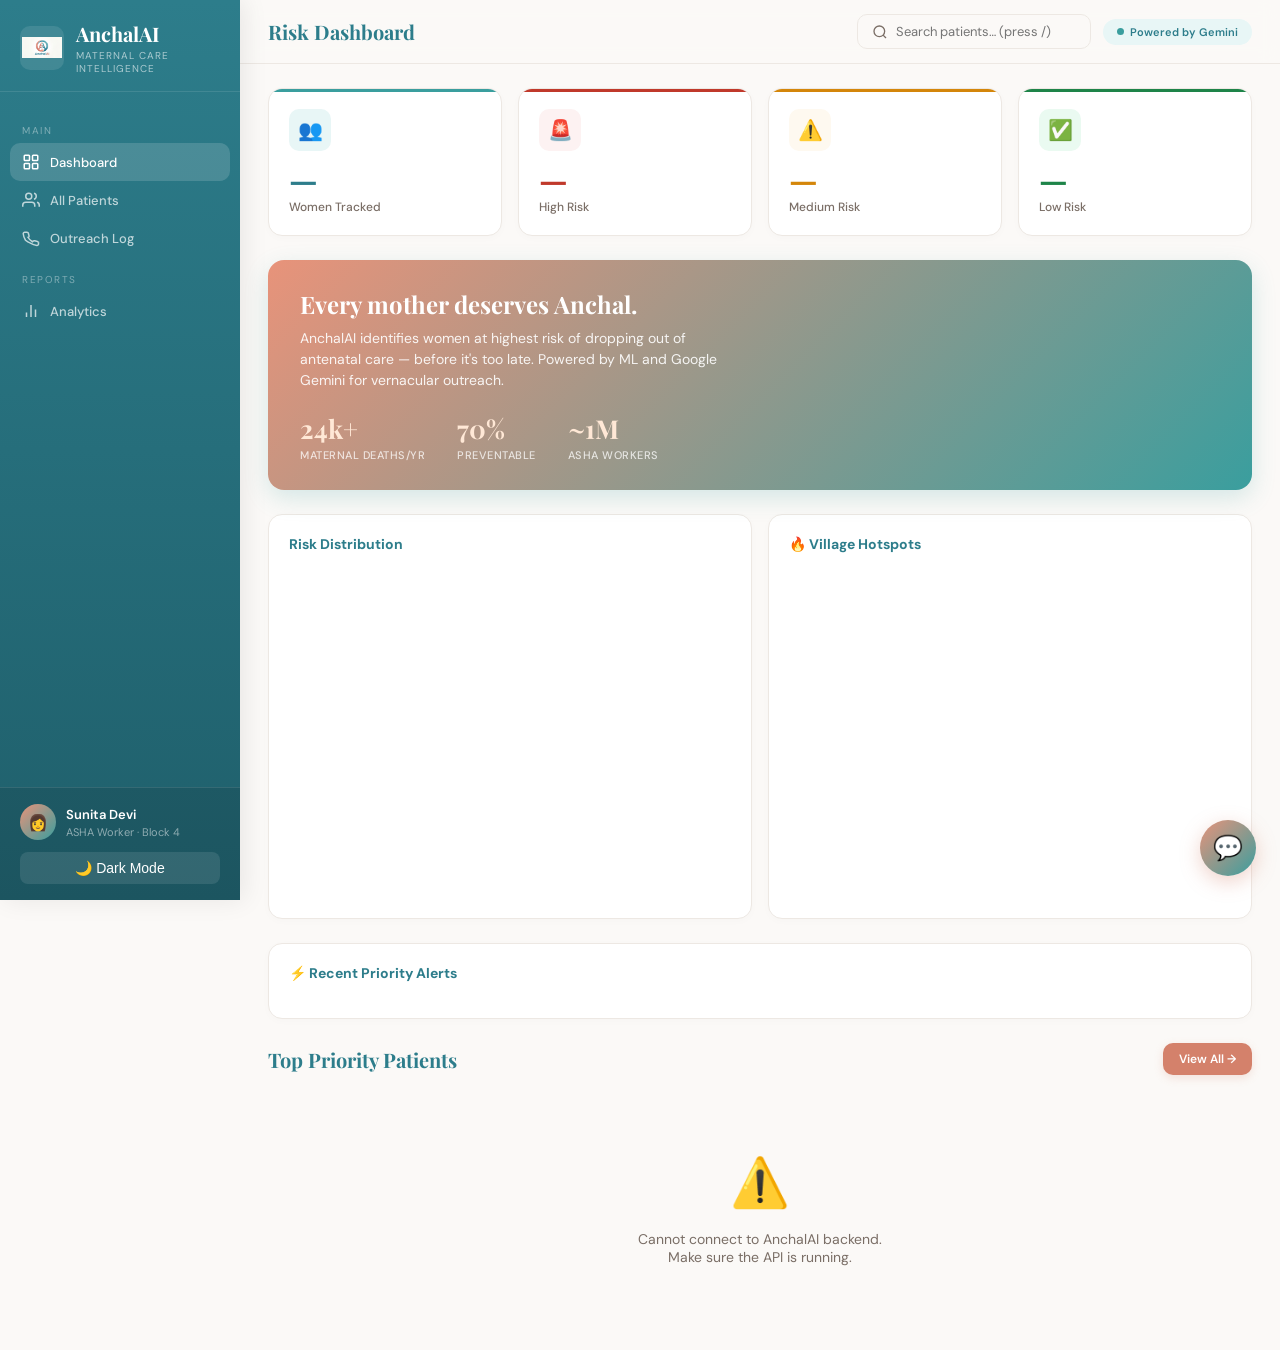
==== commit f7a3c35c: "Enhance AnchalAI v2.1 — Theme redesign + Gemini Chat Assistant - Updated color palette to terracotta" ====
--- a/index.html
+++ b/index.html
@@ -17,9 +17,11 @@
     <!-- SIDEBAR -->
     <aside>
         <div class="sidebar-brand">
-            <div class="brand-icon">🤱</div>
-            <div class="brand-name">AnchalAI</div>
-            <div class="brand-tagline">Maternal Care Intelligence</div>
+            <img src="frontend/logo.png" alt="AnchalAI" class="brand-logo" />
+            <div class="brand-text">
+                <div class="brand-name">AnchalAI</div>
+                <div class="brand-tagline">Maternal Care Intelligence</div>
+            </div>
         </div>
 
         <nav class="sidebar-nav">
@@ -240,6 +242,27 @@
         </div>
     </div>
 
+    <!-- GEMINI CHAT ASSISTANT -->
+    <button class="chat-fab" id="chatFab" onclick="toggleChat()" title="Chat with Anchal Sahayak">💬</button>
+
+    <div class="chat-panel" id="chatPanel">
+        <div class="chat-header">
+            <div class="chat-header-left">
+                <div class="ch-icon">🤖</div>
+                <div>
+                    <div class="ch-name">Anchal Sahayak</div>
+                    <div class="ch-sub">Powered by Gemini AI</div>
+                </div>
+            </div>
+            <button class="chat-close" onclick="closeChat()">✕</button>
+        </div>
+        <div class="chat-messages" id="chatMessages"></div>
+        <div class="chat-input-area">
+            <input type="text" id="chatInput" placeholder="कुछ भी पूछें... (Ask anything)" onkeydown="handleChatKeydown(event)" />
+            <button class="chat-send" onclick="sendChatMessage()">➤</button>
+        </div>
+    </div>
+
     <!-- Toast Container -->
     <div class="toast-container" id="toastContainer"></div>
 
--- a/frontend/styles.css
+++ b/frontend/styles.css
@@ -1,32 +1,42 @@
 /* ═══════════════════════════════════════════════════════════════
    AnchalAI — Maternal Care Intelligence
-   Design System & Styles
+   Design System: Terracotta/Coral → Teal/Medical Blue
    ═══════════════════════════════════════════════════════════════ */
 
+@import url('https://fonts.googleapis.com/css2?family=Playfair+Display:wght@600;700&family=DM+Sans:wght@300;400;500;600;700&display=swap');
+
 :root {
-    --saffron: #E8681A;
-    --saffron-light: #F5976B;
-    --saffron-pale: #FDF0E8;
-    --teal: #0D6E6E;
-    --teal-light: #128080;
-    --teal-pale: #E6F4F4;
-    --teal-deep: #0A5555;
+    /* ── Logo-derived Palette ── */
+    --coral: #D4816B;
+    --coral-light: #E8937A;
+    --coral-pale: #FDF0EB;
+    --coral-deep: #B8654E;
+    --teal: #3A9E9E;
+    --teal-light: #4FBDBD;
+    --teal-pale: #E8F6F6;
+    --teal-deep: #2D7D8B;
+    --teal-darker: #1F5F6B;
+    /* ── Semantic Colors ── */
     --crimson: #C0392B;
     --crimson-pale: #FDF2F2;
     --gold: #D4860A;
     --gold-pale: #FEF9F0;
     --green: #1E8449;
     --green-pale: #EAFAF1;
-    --charcoal: #1C1C1E;
-    --warm-gray: #6B6560;
+    /* ── Neutrals ── */
+    --charcoal: #2C2420;
+    --warm-gray: #7A6E66;
     --border: #EDE8E3;
-    --surface: #FAFAF8;
+    --surface: #FBF9F7;
     --white: #FFFFFF;
+    /* ── Layout ── */
     --sidebar-w: 240px;
     --topbar-h: 64px;
-}
-
-/* ── Dark Mode ── */
+    /* ── Gradient ── */
+    --brand-gradient: linear-gradient(135deg, #E8937A 0%, #3A9E9E 100%);
+    --sidebar-gradient: linear-gradient(180deg, #2D7D8B 0%, #1F5F6B 100%);
+}
+
 [data-theme="dark"] {
     --charcoal: #E8E4E0;
     --warm-gray: #A09890;
@@ -37,7 +47,7 @@
     --crimson-pale: #2A1414;
     --gold-pale: #2A2010;
     --green-pale: #0D1E14;
-    --saffron-pale: #2A1C10;
+    --coral-pale: #2A1C16;
 }
 
 * { margin: 0; padding: 0; box-sizing: border-box; }
@@ -56,7 +66,7 @@
 
 /* ── SIDEBAR ── */
 aside {
-    background: linear-gradient(180deg, var(--teal) 0%, var(--teal-deep) 100%);
+    background: var(--sidebar-gradient);
     color: white;
     display: flex;
     flex-direction: column;
@@ -70,23 +80,24 @@
 }
 
 .sidebar-brand {
-    padding: 24px 20px 20px;
+    padding: 20px 20px 16px;
     border-bottom: 1px solid rgba(255,255,255,0.1);
-}
-.brand-icon {
-    width: 40px; height: 40px;
-    background: linear-gradient(135deg, var(--saffron-light), var(--saffron));
+    display: flex; align-items: center; gap: 12px;
+}
+.brand-logo {
+    width: 44px; height: 44px;
     border-radius: 10px;
-    display: flex; align-items: center; justify-content: center;
-    font-size: 20px; margin-bottom: 10px;
-    box-shadow: 0 4px 12px rgba(232,104,26,0.3);
-}
+    object-fit: contain;
+    background: rgba(255,255,255,0.1);
+    padding: 2px;
+}
+.brand-text {}
 .brand-name {
     font-family: 'Playfair Display', serif;
-    font-size: 22px; font-weight: 700;
+    font-size: 20px; font-weight: 700;
 }
 .brand-tagline {
-    font-size: 10px; opacity: 0.6; margin-top: 3px;
+    font-size: 10px; opacity: 0.6; margin-top: 2px;
     text-transform: uppercase; letter-spacing: 1px;
 }
 .sidebar-nav { padding: 16px 10px; flex: 1; overflow-y: auto; }
@@ -114,7 +125,7 @@
 .asha-profile { display: flex; align-items: center; gap: 10px; }
 .asha-avatar {
     width: 36px; height: 36px;
-    background: linear-gradient(135deg, var(--saffron-light), var(--saffron));
+    background: var(--brand-gradient);
     border-radius: 50%;
     display: flex; align-items: center; justify-content: center;
     font-size: 16px;
@@ -135,7 +146,7 @@
 /* ── Mobile hamburger ── */
 .hamburger {
     display: none; position: fixed; top: 16px; left: 16px;
-    z-index: 60; background: var(--teal); border: none;
+    z-index: 60; background: var(--teal-deep); border: none;
     color: white; width: 40px; height: 40px; border-radius: 10px;
     font-size: 20px; cursor: pointer;
     box-shadow: 0 4px 12px rgba(0,0,0,0.15);
@@ -154,7 +165,7 @@
 
 /* ── TOPBAR ── */
 .topbar {
-    background: rgba(255,255,255,0.85);
+    background: rgba(251,249,247,0.85);
     backdrop-filter: blur(10px);
     border-bottom: 1px solid var(--border);
     padding: 14px 28px;
@@ -166,7 +177,7 @@
 
 .topbar h1 {
     font-family: 'Playfair Display', serif;
-    font-size: 20px; font-weight: 700; color: var(--teal);
+    font-size: 20px; font-weight: 700; color: var(--teal-deep);
 }
 .topbar-right { display: flex; align-items: center; gap: 12px; }
 
@@ -187,7 +198,7 @@
 
 .powered-badge {
     display: flex; align-items: center; gap: 6px;
-    background: var(--teal-pale); color: var(--teal);
+    background: var(--teal-pale); color: var(--teal-deep);
     padding: 6px 14px; border-radius: 18px;
     font-size: 11px; font-weight: 600;
 }
@@ -256,7 +267,7 @@
     font-family: 'Playfair Display', serif;
     font-size: 32px; font-weight: 700; line-height: 1;
 }
-.stat-card.total .stat-number { color: var(--teal); }
+.stat-card.total .stat-number { color: var(--teal-deep); }
 .stat-card.high .stat-number { color: var(--crimson); }
 .stat-card.medium .stat-number { color: var(--gold); }
 .stat-card.low .stat-number { color: var(--green); }
@@ -268,25 +279,25 @@
 
 /* ── HERO ── */
 .hero-card {
-    background: linear-gradient(135deg, var(--teal) 0%, #084949 100%);
+    background: var(--brand-gradient);
     border-radius: 16px; padding: 28px 32px;
     display: flex; align-items: center; justify-content: space-between;
     overflow: hidden; position: relative;
-    box-shadow: 0 8px 24px rgba(13,110,110,0.15);
+    box-shadow: 0 8px 24px rgba(58,158,158,0.2);
     margin-bottom: 24px; color: white;
 }
 .hero-text h2 {
     font-family: 'Playfair Display', serif;
     font-size: 24px; margin-bottom: 8px;
 }
-.hero-text p { font-size: 14px; opacity: 0.8; max-width: 420px; line-height: 1.5; }
+.hero-text p { font-size: 14px; opacity: 0.9; max-width: 420px; line-height: 1.5; }
 .hero-stats { display: flex; gap: 32px; margin-top: 20px; }
 .hero-stat .hs-num {
     font-family: 'Playfair Display', serif;
-    font-size: 26px; color: var(--saffron-light); font-weight: 700;
+    font-size: 26px; color: #FFE8D6; font-weight: 700;
 }
 .hero-stat .hs-label {
-    font-size: 11px; font-weight: 500; opacity: 0.65;
+    font-size: 11px; font-weight: 500; opacity: 0.75;
     margin-top: 2px; text-transform: uppercase; letter-spacing: 0.5px;
 }
 
@@ -297,7 +308,7 @@
 }
 .section-title {
     font-family: 'Playfair Display', serif;
-    font-size: 20px; font-weight: 700; color: var(--teal);
+    font-size: 20px; font-weight: 700; color: var(--teal-deep);
 }
 .filter-tabs {
     display: flex; gap: 6px; background: var(--white);
@@ -311,10 +322,10 @@
     font-family: 'DM Sans', sans-serif;
 }
 .filter-tab.active {
-    background: var(--teal); color: white;
-    box-shadow: 0 2px 8px rgba(13,110,110,0.25);
-}
-.filter-tab:hover:not(.active) { background: var(--teal-pale); color: var(--teal); }
+    background: var(--teal-deep); color: white;
+    box-shadow: 0 2px 8px rgba(45,125,139,0.25);
+}
+.filter-tab:hover:not(.active) { background: var(--teal-pale); color: var(--teal-deep); }
 
 /* ── WOMAN CARD ── */
 .women-grid { display: flex; flex-direction: column; gap: 10px; }
@@ -382,16 +393,16 @@
 .risk-badge.Low { background: var(--green-pale); color: var(--green); }
 
 .reach-btn {
-    background: var(--saffron); color: white; border: none;
+    background: var(--coral); color: white; border: none;
     padding: 10px 18px; border-radius: 10px;
     font-size: 12px; font-weight: 600; cursor: pointer;
     transition: all 0.2s; flex-shrink: 0;
     font-family: 'DM Sans', sans-serif;
-    box-shadow: 0 3px 10px rgba(232,104,26,0.15);
+    box-shadow: 0 3px 10px rgba(212,129,107,0.2);
 }
 .reach-btn:hover {
-    background: #D4551A; transform: translateY(-2px);
-    box-shadow: 0 5px 14px rgba(232,104,26,0.25);
+    background: var(--coral-deep); transform: translateY(-2px);
+    box-shadow: 0 5px 14px rgba(212,129,107,0.3);
 }
 
 /* ── PAGINATION ── */
@@ -405,9 +416,9 @@
     font-size: 13px; font-weight: 500; color: var(--charcoal);
     font-family: 'DM Sans', sans-serif; transition: all 0.2s;
 }
-.pagination button:hover { border-color: var(--teal); color: var(--teal); }
+.pagination button:hover { border-color: var(--teal); color: var(--teal-deep); }
 .pagination button.active {
-    background: var(--teal); color: white; border-color: var(--teal);
+    background: var(--teal-deep); color: white; border-color: var(--teal-deep);
 }
 .pagination button:disabled { opacity: 0.3; cursor: default; }
 .pagination span { font-size: 13px; color: var(--warm-gray); }
@@ -415,7 +426,7 @@
 /* ── MODAL ── */
 .modal-overlay {
     display: none; position: fixed; inset: 0;
-    background: rgba(28,28,30,0.5);
+    background: rgba(44,36,32,0.5);
     backdrop-filter: blur(8px);
     z-index: 100; align-items: center; justify-content: center;
 }
@@ -434,7 +445,7 @@
 }
 
 .modal-header {
-    background: linear-gradient(135deg, var(--teal), var(--teal-deep));
+    background: var(--brand-gradient);
     padding: 24px 28px; color: white; position: relative;
 }
 .modal-header-top {
@@ -445,34 +456,34 @@
     font-family: 'Playfair Display', serif;
     font-size: 20px; margin-bottom: 4px;
 }
-.modal-patient-info p { font-size: 13px; opacity: 0.75; }
+.modal-patient-info p { font-size: 13px; opacity: 0.85; }
 
 .modal-risk-badge {
-    background: rgba(255,255,255,0.12); border-radius: 14px;
+    background: rgba(255,255,255,0.15); border-radius: 14px;
     padding: 10px 16px; text-align: center;
-    border: 1px solid rgba(255,255,255,0.1);
+    border: 1px solid rgba(255,255,255,0.15);
+    backdrop-filter: blur(4px);
 }
 .modal-risk-badge .mrb-num {
     font-family: 'Playfair Display', serif;
-    font-size: 28px; font-weight: 700; color: var(--saffron-light);
+    font-size: 28px; font-weight: 700; color: #FFE8D6;
 }
 .modal-risk-badge .mrb-label {
-    font-size: 10px; opacity: 0.6; text-transform: uppercase;
+    font-size: 10px; opacity: 0.7; text-transform: uppercase;
     letter-spacing: 0.8px; margin-top: 2px; font-weight: 600;
 }
 
 .close-btn {
     position: absolute; top: 14px; right: 14px;
-    background: rgba(255,255,255,0.12); border: none;
+    background: rgba(255,255,255,0.15); border: none;
     color: white; width: 30px; height: 30px; border-radius: 50%;
     cursor: pointer; font-size: 13px;
     display: flex; align-items: center; justify-content: center;
 }
-.close-btn:hover { background: rgba(255,255,255,0.25); }
+.close-btn:hover { background: rgba(255,255,255,0.3); }
 
 .modal-body { padding: 24px 28px; }
 
-/* Escalation banner */
 .escalation-banner {
     padding: 12px 16px; border-radius: 12px;
     margin-bottom: 16px; font-size: 13px; font-weight: 600;
@@ -493,20 +504,20 @@
 }
 
 .factors-section {
-    background: var(--crimson-pale); border-radius: 12px;
+    background: var(--coral-pale); border-radius: 12px;
     padding: 16px; margin-bottom: 16px;
-    border: 1px solid #F0C0C0;
+    border: 1px solid #F0CFC0;
 }
 .factors-title {
     font-size: 11px; font-weight: 700; text-transform: uppercase;
-    letter-spacing: 1px; color: var(--crimson);
+    letter-spacing: 1px; color: var(--coral-deep);
     margin-bottom: 10px; display: flex; align-items: center; gap: 6px;
 }
 .factor-chips { display: flex; flex-wrap: wrap; gap: 6px; }
 .factor-chip {
-    background: var(--white); border: 1px solid #F0C0C0;
+    background: var(--white); border: 1px solid #F0CFC0;
     border-radius: 16px; padding: 4px 12px;
-    font-size: 12px; color: var(--crimson); font-weight: 500;
+    font-size: 12px; color: var(--coral-deep); font-weight: 500;
 }
 
 .lang-section { margin-bottom: 16px; }
@@ -523,7 +534,7 @@
     transition: all 0.2s;
 }
 .lang-tab.active {
-    border-color: var(--teal); background: var(--teal-pale); color: var(--teal);
+    border-color: var(--teal); background: var(--teal-pale); color: var(--teal-deep);
 }
 
 .message-section { margin-bottom: 20px; }
@@ -538,7 +549,7 @@
     border-radius: 10px; font-weight: 700;
 }
 .message-box {
-    background: var(--saffron-pale); border: 1.5px solid #F0D0B8;
+    background: var(--coral-pale); border: 1.5px solid #F0CFC0;
     border-radius: 12px; padding: 20px;
     font-size: 14px; line-height: 1.6; min-height: 100px;
     color: var(--charcoal); transition: all 0.3s;
@@ -550,7 +561,7 @@
 
 .loading-dots { display: flex; gap: 5px; }
 .loading-dots span {
-    width: 7px; height: 7px; background: var(--saffron);
+    width: 7px; height: 7px; background: var(--coral);
     border-radius: 50%; animation: bounce 1.2s infinite;
 }
 .loading-dots span:nth-child(2) { animation-delay: 0.2s; }
@@ -562,13 +573,13 @@
 
 .modal-actions { display: flex; gap: 12px; }
 .btn-primary {
-    flex: 2; background: var(--teal); color: white; border: none;
+    flex: 2; background: var(--teal-deep); color: white; border: none;
     padding: 14px; border-radius: 12px;
     font-size: 14px; font-weight: 700; cursor: pointer;
     font-family: 'DM Sans', sans-serif; transition: all 0.2s;
-    box-shadow: 0 4px 14px rgba(13,110,110,0.2);
-}
-.btn-primary:hover { background: var(--teal-light); transform: translateY(-2px); }
+    box-shadow: 0 4px 14px rgba(45,125,139,0.2);
+}
+.btn-primary:hover { background: var(--teal); transform: translateY(-2px); }
 .btn-secondary {
     flex: 1; background: var(--white); color: var(--warm-gray);
     border: 2px solid var(--border); padding: 14px; border-radius: 12px;
@@ -587,24 +598,20 @@
     box-shadow: 0 2px 8px rgba(0,0,0,0.02);
 }
 .chart-card h3 {
-    font-size: 14px; font-weight: 700; color: var(--teal);
+    font-size: 14px; font-weight: 700; color: var(--teal-deep);
     margin-bottom: 16px;
 }
 .chart-card canvas { width: 100% !important; }
 
 /* ── VILLAGE TABLE ── */
-.village-table {
-    width: 100%; border-collapse: collapse; font-size: 13px;
-}
+.village-table { width: 100%; border-collapse: collapse; font-size: 13px; }
 .village-table th {
     text-align: left; padding: 10px 12px;
     font-size: 11px; text-transform: uppercase;
     letter-spacing: 0.8px; color: var(--warm-gray);
     border-bottom: 2px solid var(--border);
 }
-.village-table td {
-    padding: 10px 12px; border-bottom: 1px solid var(--border);
-}
+.village-table td { padding: 10px 12px; border-bottom: 1px solid var(--border); }
 .village-table tr:hover { background: var(--teal-pale); }
 
 /* ── OUTREACH LOG ── */
@@ -632,9 +639,7 @@
     padding: 10px 0; border-bottom: 1px solid var(--border);
 }
 .activity-item:last-child { border: none; }
-.activity-dot {
-    width: 8px; height: 8px; border-radius: 50%; flex-shrink: 0;
-}
+.activity-dot { width: 8px; height: 8px; border-radius: 50%; flex-shrink: 0; }
 .activity-dot.High { background: var(--crimson); }
 .activity-dot.Medium { background: var(--gold); }
 .activity-dot.Low { background: var(--green); }
@@ -642,17 +647,13 @@
 .activity-time { font-size: 11px; color: var(--warm-gray); flex-shrink: 0; }
 
 /* ── EMPTY / LOADING ── */
-.empty-state {
-    text-align: center; padding: 60px 20px; color: var(--warm-gray);
-}
+.empty-state { text-align: center; padding: 60px 20px; color: var(--warm-gray); }
 .empty-state .empty-icon { font-size: 48px; margin-bottom: 16px; }
 .empty-state p { font-size: 14px; }
 
 .skeleton {
     background: linear-gradient(90deg, var(--border) 25%, var(--surface) 50%, var(--border) 75%);
-    background-size: 200% 100%;
-    animation: shimmer 1.5s infinite;
-    border-radius: 8px;
+    background-size: 200% 100%; animation: shimmer 1.5s infinite; border-radius: 8px;
 }
 
 /* ── TOAST ── */
@@ -686,11 +687,108 @@
 }
 .metric-card .mc-value {
     font-family: 'Playfair Display', serif;
-    font-size: 28px; font-weight: 700; color: var(--teal);
-}
-.metric-card .mc-label {
-    font-size: 12px; color: var(--warm-gray); margin-top: 4px;
-}
+    font-size: 28px; font-weight: 700; color: var(--teal-deep);
+}
+.metric-card .mc-label { font-size: 12px; color: var(--warm-gray); margin-top: 4px; }
+
+/* ═══════════════════════════════════════════════════════════════
+   GEMINI CHAT ASSISTANT — "Anchal Sahayak"
+   ═══════════════════════════════════════════════════════════════ */
+.chat-fab {
+    position: fixed; bottom: 24px; right: 24px;
+    z-index: 90; width: 56px; height: 56px;
+    border-radius: 50%; border: none; cursor: pointer;
+    background: var(--brand-gradient);
+    color: white; font-size: 24px;
+    box-shadow: 0 6px 20px rgba(212,129,107,0.35);
+    transition: all 0.3s; display: flex;
+    align-items: center; justify-content: center;
+}
+.chat-fab:hover {
+    transform: scale(1.1);
+    box-shadow: 0 8px 28px rgba(212,129,107,0.45);
+}
+.chat-fab.hidden { display: none; }
+
+.chat-panel {
+    position: fixed; bottom: 24px; right: 24px;
+    z-index: 100; width: 380px; height: 520px;
+    background: var(--white); border-radius: 20px;
+    box-shadow: 0 16px 60px rgba(0,0,0,0.2);
+    display: none; flex-direction: column;
+    overflow: hidden;
+    animation: modalPop 0.35s cubic-bezier(0.16,1,0.3,1);
+}
+.chat-panel.active { display: flex; }
+
+.chat-header {
+    background: var(--brand-gradient);
+    padding: 16px 20px; color: white;
+    display: flex; align-items: center; justify-content: space-between;
+}
+.chat-header-left { display: flex; align-items: center; gap: 10px; }
+.chat-header-left .ch-icon {
+    width: 36px; height: 36px; border-radius: 50%;
+    background: rgba(255,255,255,0.2);
+    display: flex; align-items: center; justify-content: center;
+    font-size: 18px;
+}
+.chat-header-left .ch-name { font-weight: 700; font-size: 14px; }
+.chat-header-left .ch-sub { font-size: 11px; opacity: 0.7; }
+.chat-close {
+    background: rgba(255,255,255,0.15); border: none;
+    color: white; width: 28px; height: 28px; border-radius: 50%;
+    cursor: pointer; font-size: 12px;
+    display: flex; align-items: center; justify-content: center;
+}
+
+.chat-messages {
+    flex: 1; overflow-y: auto; padding: 16px;
+    display: flex; flex-direction: column; gap: 12px;
+}
+
+.chat-msg {
+    max-width: 85%; padding: 10px 14px;
+    border-radius: 14px; font-size: 13px; line-height: 1.5;
+}
+.chat-msg.bot {
+    align-self: flex-start;
+    background: var(--teal-pale); color: var(--charcoal);
+    border-bottom-left-radius: 4px;
+}
+.chat-msg.user {
+    align-self: flex-end;
+    background: var(--teal-deep); color: white;
+    border-bottom-right-radius: 4px;
+}
+.chat-msg.typing {
+    align-self: flex-start;
+    background: var(--teal-pale); color: var(--warm-gray);
+    font-style: italic;
+}
+
+.chat-input-area {
+    padding: 12px 16px; border-top: 1px solid var(--border);
+    display: flex; gap: 8px; align-items: center;
+    background: var(--white);
+}
+.chat-input-area input {
+    flex: 1; border: 1px solid var(--border);
+    border-radius: 20px; padding: 10px 16px;
+    font-size: 13px; font-family: 'DM Sans', sans-serif;
+    outline: none; background: var(--surface);
+    color: var(--charcoal);
+}
+.chat-input-area input:focus { border-color: var(--teal); }
+.chat-send {
+    width: 38px; height: 38px; border-radius: 50%;
+    background: var(--teal-deep); color: white;
+    border: none; cursor: pointer; font-size: 16px;
+    display: flex; align-items: center; justify-content: center;
+    transition: background 0.2s;
+    flex-shrink: 0;
+}
+.chat-send:hover { background: var(--teal); }
 
 /* ── RESPONSIVE ── */
 @media (max-width: 768px) {
@@ -714,6 +812,7 @@
     .modal-header { padding: 20px; }
     .modal-body { padding: 20px; }
     .lang-tabs { flex-wrap: wrap; }
+    .chat-panel { width: calc(100vw - 32px); height: 70vh; bottom: 16px; right: 16px; }
 }
 
 @media (max-width: 480px) {
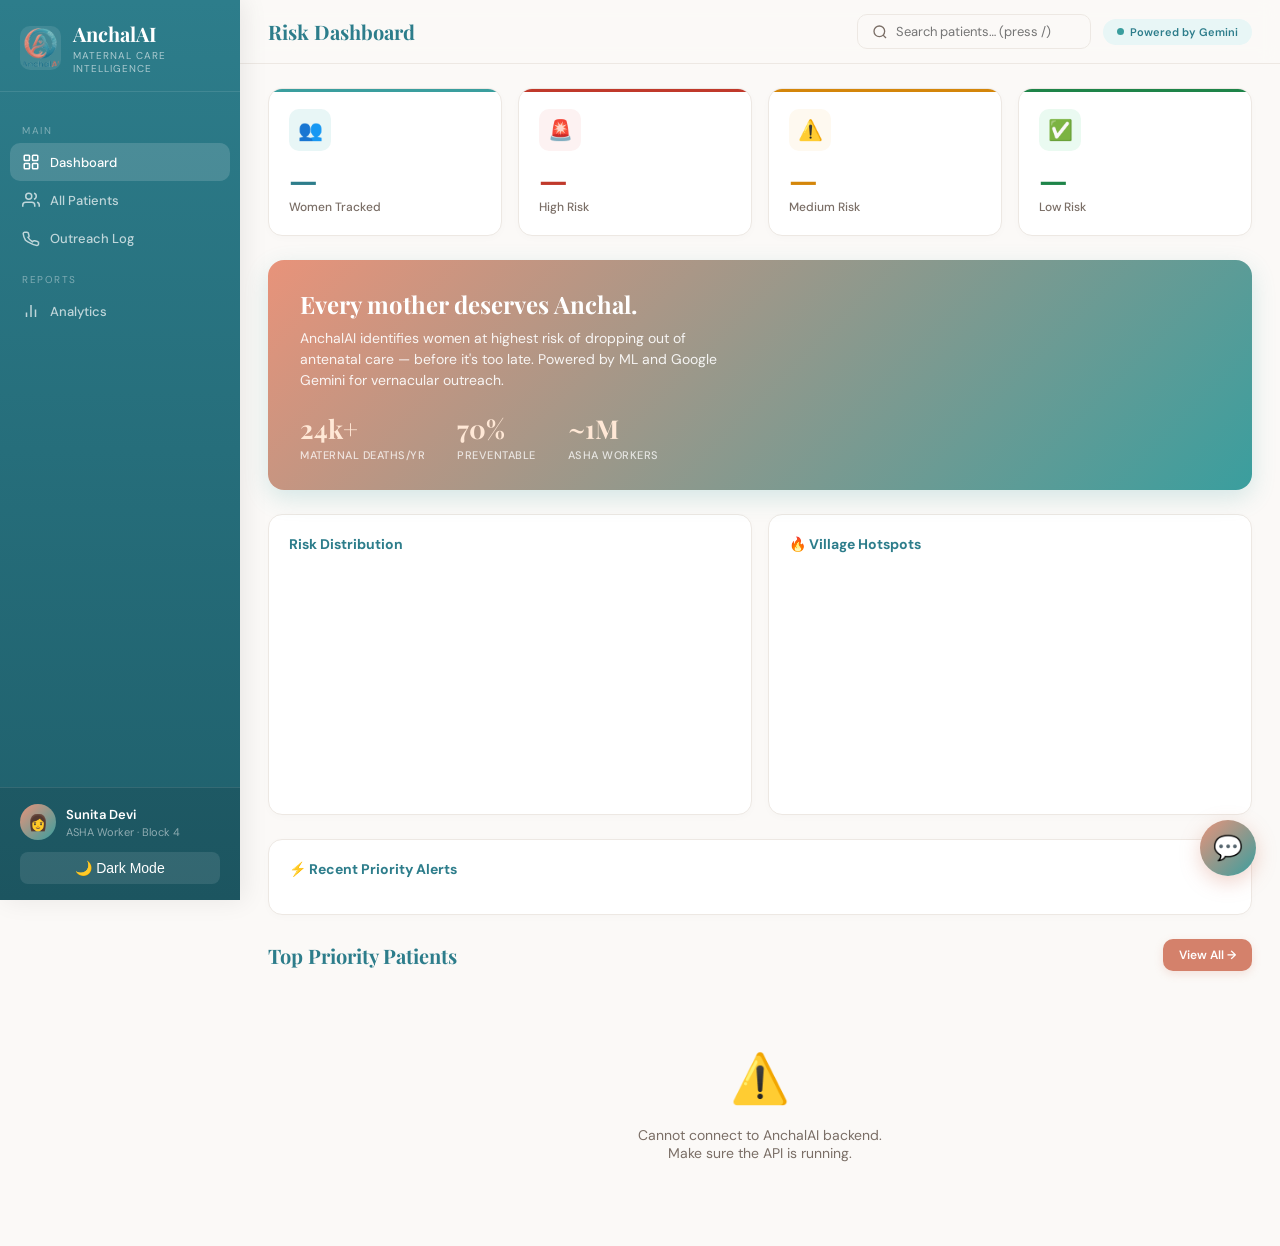
==== commit 6266f623: "Final MVP touches: transparent logo, responsive charts, vernacular chat, updated README docs" ====
--- a/index.html
+++ b/index.html
@@ -102,7 +102,7 @@
             <div class="chart-grid">
                 <div class="chart-card">
                     <h3>Risk Distribution</h3>
-                    <canvas id="dashDonut" width="300" height="220"></canvas>
+                    <canvas id="dashDonut" style="width: 100%; height: 220px;"></canvas>
                 </div>
                 <div class="chart-card">
                     <h3>🔥 Village Hotspots</h3>
@@ -170,11 +170,11 @@
             <div class="chart-grid">
                 <div class="chart-card">
                     <h3>Risk Distribution</h3>
-                    <canvas id="analyticsDonut" width="300" height="220"></canvas>
+                    <canvas id="analyticsDonut" style="width: 100%; height: 220px;"></canvas>
                 </div>
                 <div class="chart-card">
                     <h3>Feature Importance — What Drives Risk?</h3>
-                    <canvas id="featureCanvas" width="500" height="280"></canvas>
+                    <canvas id="featureCanvas" style="width: 100%; height: 280px;"></canvas>
                 </div>
             </div>
 
@@ -254,7 +254,14 @@
                     <div class="ch-sub">Powered by Gemini AI</div>
                 </div>
             </div>
-            <button class="chat-close" onclick="closeChat()">✕</button>
+            <div style="display: flex; gap: 8px; align-items: center;">
+                <select id="chatLang" size="1" style="font-size: 11px; padding: 2px 4px; border-radius: 4px; background: rgba(255,255,255,0.2); color: white; border: 1px solid rgba(255,255,255,0.4);" onchange="updateChatPlaceholder()">
+                    <option value="Bengali" style="color: black;">বাংলা</option>
+                    <option value="Hindi" selected style="color: black;">हिंदी</option>
+                    <option value="English" style="color: black;">English</option>
+                </select>
+                <button class="chat-close" onclick="closeChat()">✕</button>
+            </div>
         </div>
         <div class="chat-messages" id="chatMessages"></div>
         <div class="chat-input-area">
